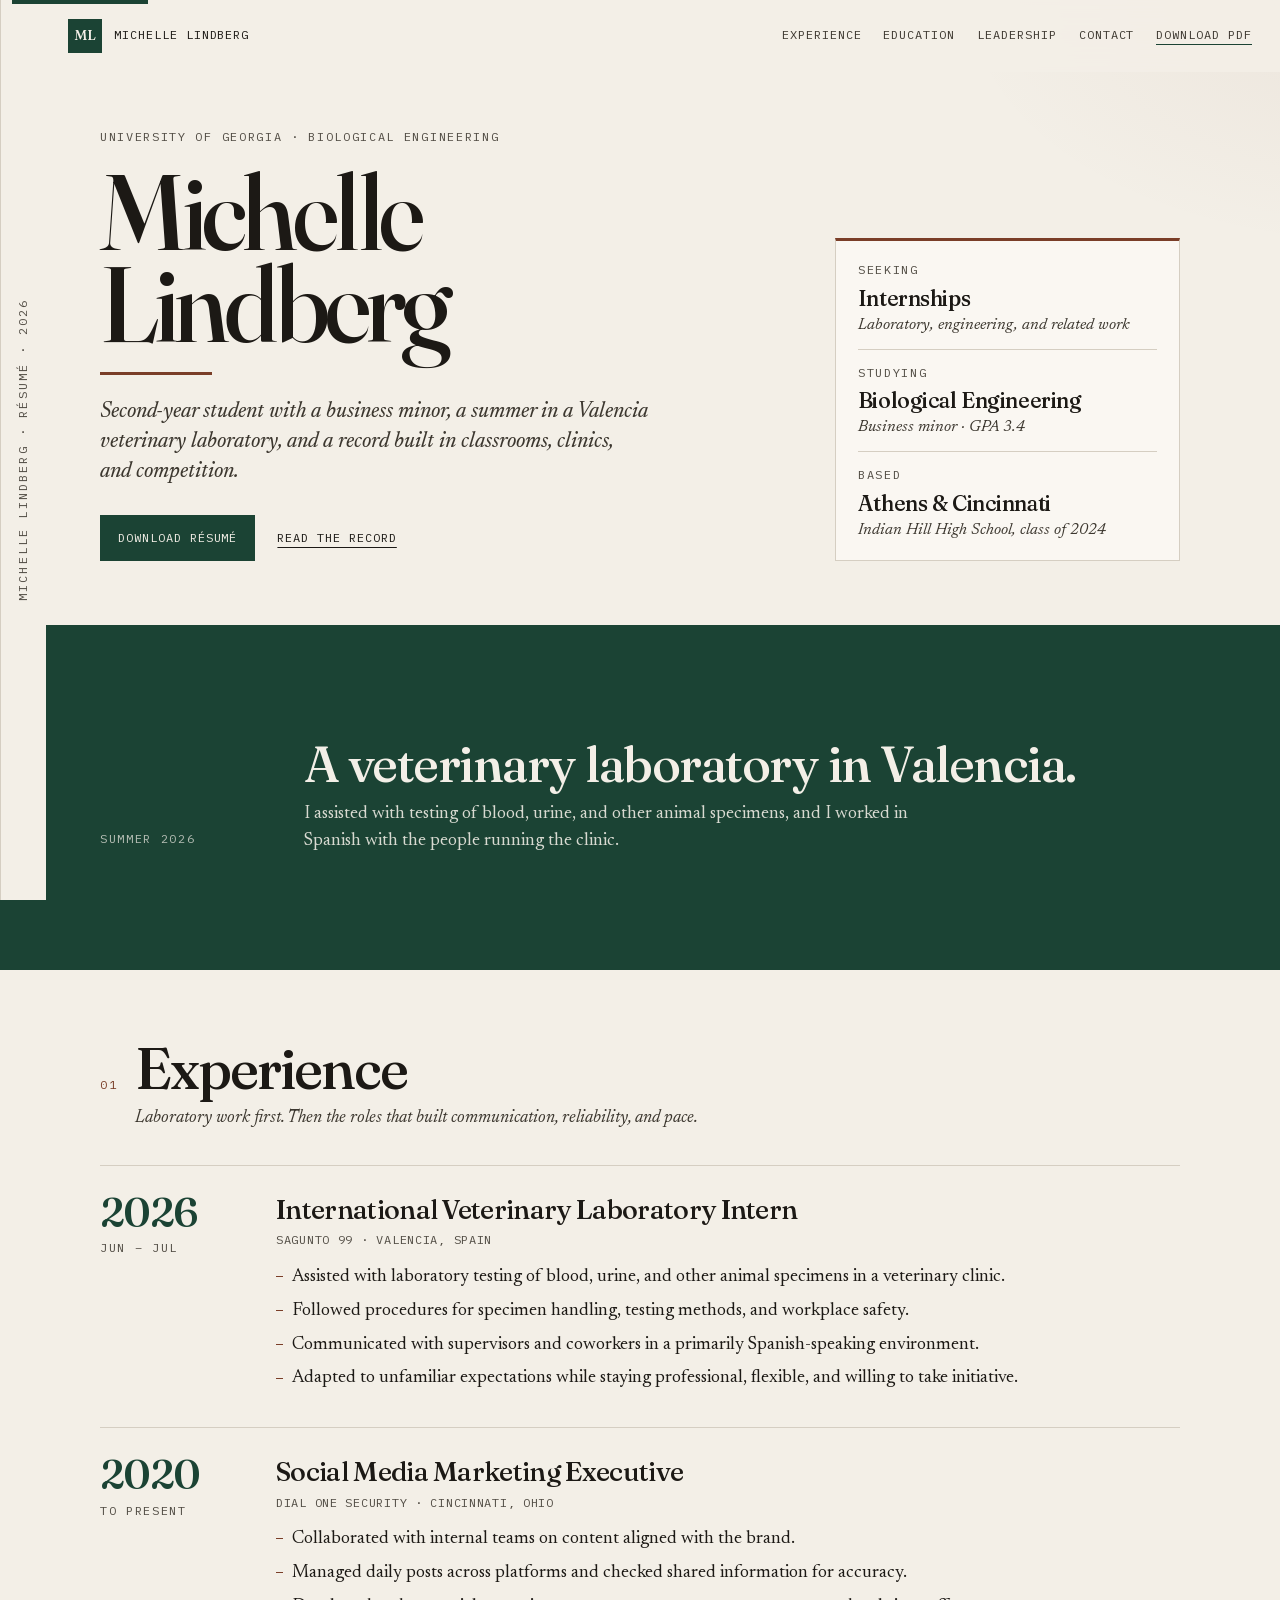
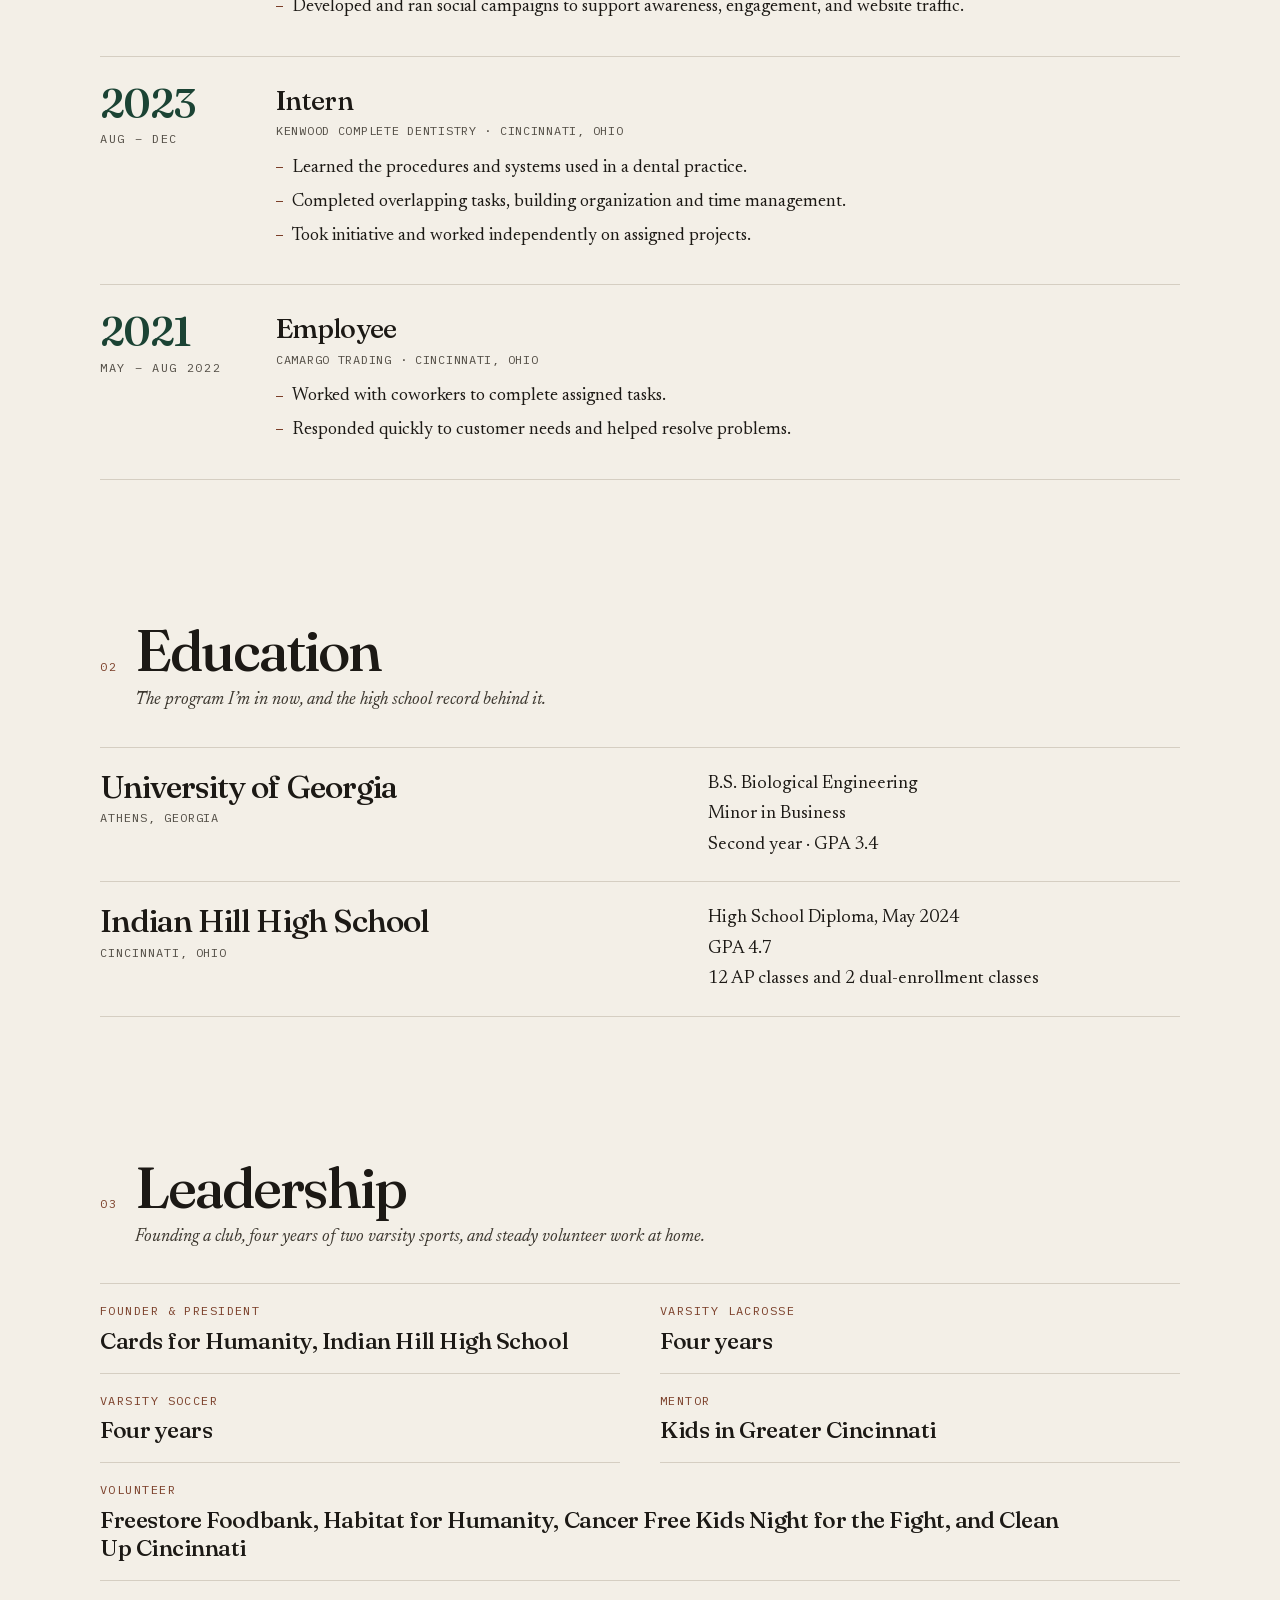
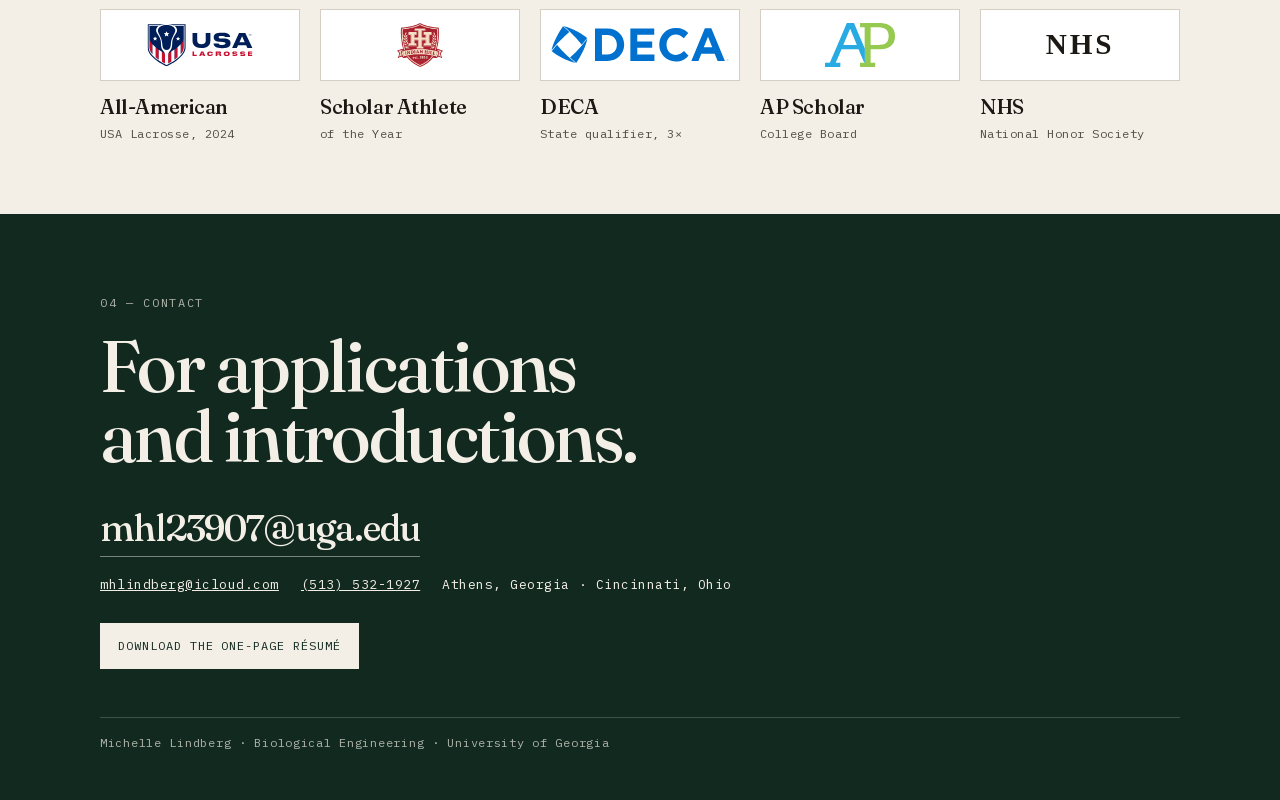
==== site/index.html @ be1dd109 "Keep the honor logos the same size and inside their frames." ====
<!DOCTYPE html>
<html lang="en">
<head>
  <meta charset="utf-8">
  <meta name="viewport" content="width=device-width, initial-scale=1">
  <title>Michelle Lindberg · Biological Engineering</title>
  <meta name="description" content="Public résumé of Michelle Lindberg, a biological engineering student at the University of Georgia with veterinary laboratory experience in Valencia, Spain.">
  <meta name="theme-color" content="#f3efe7">
  <link rel="icon" href="favicon.svg" type="image/svg+xml">
  <link rel="stylesheet" href="css/styles.css">
  <meta property="og:title" content="Michelle Lindberg · Biological Engineering">
  <meta property="og:description" content="University of Georgia. Veterinary laboratory experience in Valencia, a business minor, and a one-page résumé for applications.">
  <meta property="og:type" content="profile">
  <script type="application/ld+json">
  {
    "@context": "https://schema.org",
    "@type": "Person",
    "name": "Michelle Lindberg",
    "email": "mhl23907@uga.edu",
    "telephone": "+1-513-532-1927",
    "jobTitle": "Biological Engineering Student",
    "affiliation": {
      "@type": "CollegeOrUniversity",
      "name": "University of Georgia"
    },
    "alumniOf": {
      "@type": "HighSchool",
      "name": "Indian Hill High School"
    }
  }
  </script>
</head>
<body>
  <a class="skip" href="#content">Skip to content</a>
  <div class="spine" aria-hidden="true">Michelle Lindberg · Résumé · 2026</div>

  <header class="nav">
    <a class="brand" href="#top">
      <span class="mark">ML</span>
      <span class="brand-name">Michelle Lindberg</span>
    </a>
    <button class="nav-toggle" type="button" aria-expanded="false" aria-controls="site-nav">Menu</button>
    <ul class="nav-links" id="site-nav">
      <li><a href="#experience">Experience</a></li>
      <li><a href="#education">Education</a></li>
      <li><a href="#leadership">Leadership</a></li>
      <li><a href="#contact">Contact</a></li>
      <li><a class="nav-pdf" href="Michelle_Lindberg_Resume.pdf" download>Download PDF</a></li>
    </ul>
  </header>

  <main id="content">
    <div class="hero wrap" id="top">
      <div class="hero-grid">
        <div>
          <p class="eyebrow">University of Georgia · Biological Engineering</p>
          <h1>
            <span>Michelle</span>
            <span>Lindberg</span>
          </h1>
          <div class="rule" aria-hidden="true"></div>
          <p class="deck">Second-year student with a business minor, a summer in a Valencia veterinary laboratory, and a record built in classrooms, clinics, and competition.</p>
          <div class="actions">
            <a class="btn" href="Michelle_Lindberg_Resume.pdf" download>Download résumé</a>
            <a class="text-link" href="#experience">Read the record</a>
          </div>
        </div>
        <aside class="glance" aria-label="At a glance">
          <div>
            <span class="label">Seeking</span>
            <p>Internships</p>
            <p class="sub">Laboratory, engineering, and related work</p>
          </div>
          <div>
            <span class="label">Studying</span>
            <p>Biological Engineering</p>
            <p class="sub">Business minor · GPA 3.4</p>
          </div>
          <div>
            <span class="label">Based</span>
            <p>Athens &amp; Cincinnati</p>
            <p class="sub">Indian Hill High School, class of 2024</p>
          </div>
        </aside>
      </div>
    </div>

    <section class="band" aria-label="Recent laboratory work">
      <div class="wrap band-inner">
        <p class="eyebrow">Summer 2026</p>
        <div>
          <h2>A veterinary laboratory in Valencia.</h2>
          <p>I assisted with testing of blood, urine, and other animal specimens, and I worked in Spanish with the people running the clinic.</p>
        </div>
      </div>
    </section>

    <section id="experience">
      <div class="wrap">
        <div class="section-head reveal">
          <span class="num">01</span>
          <h2>Experience</h2>
          <p class="lede">Laboratory work first. Then the roles that built communication, reliability, and pace.</p>
        </div>

        <article class="role reveal" style="--d: 0.04s">
          <div class="when">
            <p class="year">2026</p>
            <span class="range">Jun – Jul</span>
          </div>
          <div>
            <h3>International Veterinary Laboratory Intern</h3>
            <p class="place">Sagunto 99 · Valencia, Spain</p>
            <ul>
              <li>Assisted with laboratory testing of blood, urine, and other animal specimens in a veterinary clinic.</li>
              <li>Followed procedures for specimen handling, testing methods, and workplace safety.</li>
              <li>Communicated with supervisors and coworkers in a primarily Spanish-speaking environment.</li>
              <li>Adapted to unfamiliar expectations while staying professional, flexible, and willing to take initiative.</li>
            </ul>
          </div>
        </article>

        <article class="role reveal" style="--d: 0.08s">
          <div class="when">
            <p class="year">2020</p>
            <span class="range">to present</span>
          </div>
          <div>
            <h3>Social Media Marketing Executive</h3>
            <p class="place">Dial One Security · Cincinnati, Ohio</p>
            <ul>
              <li>Collaborated with internal teams on content aligned with the brand.</li>
              <li>Managed daily posts across platforms and checked shared information for accuracy.</li>
              <li>Developed and ran social campaigns to support awareness, engagement, and website traffic.</li>
            </ul>
          </div>
        </article>

        <article class="role reveal" style="--d: 0.12s">
          <div class="when">
            <p class="year">2023</p>
            <span class="range">Aug – Dec</span>
          </div>
          <div>
            <h3>Intern</h3>
            <p class="place">Kenwood Complete Dentistry · Cincinnati, Ohio</p>
            <ul>
              <li>Learned the procedures and systems used in a dental practice.</li>
              <li>Completed overlapping tasks, building organization and time management.</li>
              <li>Took initiative and worked independently on assigned projects.</li>
            </ul>
          </div>
        </article>

        <article class="role reveal" style="--d: 0.16s">
          <div class="when">
            <p class="year">2021</p>
            <span class="range">May – Aug 2022</span>
          </div>
          <div>
            <h3>Employee</h3>
            <p class="place">Camargo Trading · Cincinnati, Ohio</p>
            <ul>
              <li>Worked with coworkers to complete assigned tasks.</li>
              <li>Responded quickly to customer needs and helped resolve problems.</li>
            </ul>
          </div>
        </article>
      </div>
    </section>

    <section id="education">
      <div class="wrap">
        <div class="section-head reveal">
          <span class="num">02</span>
          <h2>Education</h2>
          <p class="lede">The program I’m in now, and the high school record behind it.</p>
        </div>
        <div class="schools">
          <article class="school reveal">
            <div>
              <h3>University of Georgia</h3>
              <p class="where">Athens, Georgia</p>
            </div>
            <div class="school-meta">
              <p>B.S. Biological Engineering</p>
              <p>Minor in Business</p>
              <p>Second year · GPA 3.4</p>
            </div>
          </article>
          <article class="school reveal" style="--d: 0.06s">
            <div>
              <h3>Indian Hill High School</h3>
              <p class="where">Cincinnati, Ohio</p>
            </div>
            <div class="school-meta">
              <p>High School Diploma, May 2024</p>
              <p>GPA 4.7</p>
              <p>12 AP classes and 2 dual-enrollment classes</p>
            </div>
          </article>
        </div>
      </div>
    </section>

    <section id="leadership">
      <div class="wrap">
        <div class="section-head reveal">
          <span class="num">03</span>
          <h2>Leadership</h2>
          <p class="lede">Founding a club, four years of two varsity sports, and steady volunteer work at home.</p>
        </div>
        <ul class="service">
          <li class="reveal">
            <span>Founder &amp; President</span>
            <p>Cards for Humanity, Indian Hill High School</p>
          </li>
          <li class="reveal" style="--d: 0.04s">
            <span>Varsity Lacrosse</span>
            <p>Four years</p>
          </li>
          <li class="reveal" style="--d: 0.08s">
            <span>Varsity Soccer</span>
            <p>Four years</p>
          </li>
          <li class="reveal" style="--d: 0.12s">
            <span>Mentor</span>
            <p>Kids in Greater Cincinnati</p>
          </li>
          <li class="reveal" style="--d: 0.16s">
            <span>Volunteer</span>
            <p>Freestore Foodbank, Habitat for Humanity, Cancer Free Kids Night for the Fight, and Clean Up Cincinnati</p>
          </li>
        </ul>
        <ul class="honors">
          <li class="reveal">
            <a href="https://www.usalacrosse.com/magazine/high-school/girls/usa-lacrosse-announces-2024-high-school-girls-all-americans" target="_blank" rel="noreferrer noopener">
              <span class="mark"><img src="logos/usa-lacrosse.svg" alt="USA Lacrosse"></span>
              <strong>All-American</strong>
              <span>USA Lacrosse, 2024</span>
            </a>
          </li>
          <li class="reveal" style="--d: 0.04s">
            <a href="https://www.indianhillschools.org/" target="_blank" rel="noreferrer noopener">
              <span class="mark"><img src="logos/indian-hill.png" alt="Indian Hill"></span>
              <strong>Scholar Athlete</strong>
              <span>of the Year</span>
            </a>
          </li>
          <li class="reveal" style="--d: 0.08s">
            <a href="https://www.deca.org/" target="_blank" rel="noreferrer noopener">
              <span class="mark"><img src="logos/deca.svg" alt="DECA"></span>
              <strong>DECA</strong>
              <span>State qualifier, 3×</span>
            </a>
          </li>
          <li class="reveal" style="--d: 0.12s">
            <a href="https://apstudents.collegeboard.org/awards-recognitions/ap-scholar-award" target="_blank" rel="noreferrer noopener">
              <span class="mark"><img src="logos/ap.svg" alt="Advanced Placement"></span>
              <strong>AP Scholar</strong>
              <span>College Board</span>
            </a>
          </li>
          <li class="reveal" style="--d: 0.16s">
            <a href="https://www.nationalhonorsociety.org/" target="_blank" rel="noreferrer noopener">
              <span class="mark"><img src="logos/nhs.svg" alt="National Honor Society"></span>
              <strong>NHS</strong>
              <span>National Honor Society</span>
            </a>
          </li>
        </ul>
      </div>
    </section>
  </main>

  <footer class="close" id="contact">
    <div class="wrap">
      <p class="eyebrow">04 — Contact</p>
      <h2>For applications and introductions.</h2>
      <a class="mail" href="mailto:mhl23907@uga.edu">mhl23907@uga.edu</a>
      <ul class="contact-lines">
        <li><a href="mailto:mhlindberg@icloud.com">mhlindberg@icloud.com</a></li>
        <li><a href="tel:+15135321927">(513) 532-1927</a></li>
        <li>Athens, Georgia · Cincinnati, Ohio</li>
      </ul>
      <a class="btn btn-light" href="Michelle_Lindberg_Resume.pdf" download>Download the one-page résumé</a>
      <p class="foot">Michelle Lindberg · Biological Engineering · University of Georgia</p>
    </div>
  </footer>

  <script src="js/main.js"></script>
</body>
</html>
---- site/css/styles.css ----
@import "fonts.css";

:root {
  --paper: #f3efe7;
  --paper-raised: #faf7f2;
  --ink: #1c1915;
  --ink-soft: #3c372f;
  --muted: #514c44;
  --line: #d5cec2;
  --green: #1b4334;
  --green-deep: #12291f;
  --copper: #7a3e28;
  --focus: #1b4334;
}

* { box-sizing: border-box; }

html { scroll-behavior: smooth; }

body {
  margin: 0;
  color: var(--ink);
  background-color: var(--paper);
  background-image:
    radial-gradient(1100px 560px at 8% -8%, rgba(27, 67, 52, 0.07), transparent 58%),
    radial-gradient(820px 480px at 108% 0%, rgba(122, 62, 40, 0.06), transparent 52%);
  font-family: Newsreader, "Iowan Old Style", Palatino, "Palatino Linotype", serif;
  font-size: 1.125rem;
  line-height: 1.55;
  text-rendering: optimizeLegibility;
}

body.menu-open { overflow: hidden; }

::selection {
  background: var(--green);
  color: var(--paper);
}

:focus-visible {
  outline: 2px solid var(--focus);
  outline-offset: 3px;
}

a { color: inherit; }

p { text-wrap: pretty; }

h1, h2, h3 { text-wrap: balance; }

.skip {
  position: absolute;
  left: 12px;
  top: -40px;
  background: var(--green);
  color: var(--paper);
  padding: 8px 12px;
  z-index: 40;
}

.skip:focus { top: 12px; }

.spine {
  position: fixed;
  inset: 0 auto 0 0;
  z-index: 30;
  width: 46px;
  display: flex;
  align-items: center;
  justify-content: center;
  writing-mode: vertical-rl;
  transform: rotate(180deg);
  border-right: 1px solid var(--line);
  background: var(--paper);
  color: var(--muted);
  font-family: "IBM Plex Mono", ui-monospace, monospace;
  font-size: 12px;
  letter-spacing: 0.18em;
  text-transform: uppercase;
}

.nav {
  position: sticky;
  top: 0;
  z-index: 25;
  display: flex;
  align-items: center;
  justify-content: space-between;
  gap: 20px;
  height: 72px;
  padding: 0 28px 0 68px;
  background: rgba(243, 239, 231, 0.9);
  backdrop-filter: blur(14px);
  border-bottom: 1px solid transparent;
}

.nav.is-scrolled { border-bottom-color: var(--line); }

.brand {
  display: inline-flex;
  align-items: center;
  gap: 12px;
  text-decoration: none;
  color: var(--ink);
}

.mark {
  display: grid;
  place-items: center;
  width: 34px;
  height: 34px;
  background: var(--green);
  color: var(--paper);
  font-family: Fraunces, Georgia, serif;
  font-size: 14px;
  font-weight: 500;
  letter-spacing: -0.03em;
}

.brand-name {
  font-family: "IBM Plex Mono", ui-monospace, monospace;
  font-size: 12px;
  letter-spacing: 0.08em;
  text-transform: uppercase;
}

.nav-links {
  display: flex;
  align-items: center;
  gap: 22px;
  margin: 0;
  padding: 0;
  list-style: none;
}

.nav-links a {
  text-decoration: none;
  font-family: "IBM Plex Mono", ui-monospace, monospace;
  font-size: 12px;
  letter-spacing: 0.08em;
  text-transform: uppercase;
  color: var(--ink-soft);
}

.nav-links a:hover,
.nav-links a[aria-current="true"] {
  color: var(--green);
}

.nav-pdf {
  text-decoration: none;
  border-bottom: 1px solid var(--green);
  padding-bottom: 2px;
  color: var(--green);
}

.nav-toggle {
  display: none;
  align-items: center;
  justify-content: center;
  min-width: 44px;
  min-height: 44px;
  padding: 0 12px;
  border: 1px solid var(--line);
  background: transparent;
  color: var(--ink);
  font-family: "IBM Plex Mono", ui-monospace, monospace;
  font-size: 12px;
  letter-spacing: 0.08em;
  text-transform: uppercase;
  cursor: pointer;
}

.wrap {
  width: min(1080px, calc(100% - 120px));
  margin: 0 auto;
}

.hero { padding: 56px 0 28px; }

.hero-grid {
  display: grid;
  grid-template-columns: minmax(0, 1.45fr) minmax(250px, 0.72fr);
  gap: 48px 40px;
  align-items: end;
}

.eyebrow,
.num,
.range,
.glance .label,
.service span,
.honors span,
.when .range {
  font-family: "IBM Plex Mono", ui-monospace, monospace;
  font-size: 12px;
  letter-spacing: 0.14em;
  text-transform: uppercase;
  color: var(--muted);
}

.eyebrow { margin: 0 0 18px; }

h1 {
  margin: 0;
  font-family: Fraunces, Georgia, serif;
  font-weight: 500;
  font-size: clamp(4.4rem, 8.4vw, 7.4rem);
  line-height: 0.86;
  letter-spacing: -0.045em;
}

h1 span { display: block; }

.rule {
  width: 112px;
  height: 3px;
  margin: 22px 0 0;
  background: var(--copper);
}

.deck {
  max-width: 38rem;
  margin: 22px 0 0;
  font-size: 1.35rem;
  font-style: italic;
  font-weight: 450;
  line-height: 1.4;
  color: var(--ink-soft);
}

.actions {
  display: flex;
  flex-wrap: wrap;
  align-items: center;
  gap: 22px;
  margin-top: 28px;
}

.btn {
  display: inline-flex;
  align-items: center;
  justify-content: center;
  min-height: 46px;
  padding: 0 18px;
  background: var(--green);
  color: var(--paper);
  text-decoration: none;
  font-family: "IBM Plex Mono", ui-monospace, monospace;
  font-size: 12px;
  letter-spacing: 0.08em;
  text-transform: uppercase;
}

.btn:hover { background: var(--green-deep); }

.btn-light {
  background: var(--paper);
  color: var(--green-deep);
}

.btn-light:hover { background: #fff; }

.text-link {
  font-family: "IBM Plex Mono", ui-monospace, monospace;
  font-size: 12px;
  letter-spacing: 0.08em;
  text-transform: uppercase;
  color: var(--ink);
  text-underline-offset: 5px;
}

.glance {
  background: var(--paper-raised);
  border: 1px solid var(--line);
  border-top: 3px solid var(--copper);
  padding: 6px 22px;
}

.glance div {
  padding: 14px 0;
  border-bottom: 1px solid var(--line);
}

.glance div:last-child { border-bottom: 0; }

.glance .label { display: block; margin-bottom: 6px; }

.glance p {
  margin: 0;
  font-family: Fraunces, Georgia, serif;
  font-size: 1.35rem;
  font-weight: 500;
  line-height: 1.2;
  letter-spacing: -0.02em;
}

.glance .sub {
  margin-top: 4px;
  font-family: Newsreader, serif;
  font-size: 1rem;
  font-weight: 400;
  font-style: italic;
  letter-spacing: 0;
  color: var(--ink-soft);
}

.band {
  margin-top: 36px;
  background: var(--green);
  color: var(--paper);
}

.band-inner {
  display: grid;
  grid-template-columns: 180px 1fr;
  gap: 24px;
  align-items: end;
  padding: 42px 0;
}

.band .eyebrow { color: rgba(243, 239, 231, 0.72); margin-bottom: 8px; }

.band h2 {
  margin: 0;
  font-family: Fraunces, Georgia, serif;
  font-weight: 500;
  font-size: clamp(2rem, 4vw, 3.15rem);
  line-height: 1.02;
  letter-spacing: -0.03em;
}

.band p { margin: 10px 0 0; max-width: 40rem; color: rgba(243, 239, 231, 0.88); }

section { padding: 72px 0; }

#experience,
#education,
#leadership,
#contact {
  scroll-margin-top: 72px;
}

.section-head {
  display: grid;
  grid-template-columns: auto 1fr;
  gap: 8px 18px;
  align-items: baseline;
  margin-bottom: 32px;
}

.section-head .num { color: var(--copper); padding-top: 8px; }

.section-head h2 {
  margin: 0;
  font-family: Fraunces, Georgia, serif;
  font-weight: 500;
  font-size: clamp(2.4rem, 5vw, 3.6rem);
  line-height: 0.95;
  letter-spacing: -0.035em;
}

.lede {
  grid-column: 2;
  max-width: 38rem;
  margin: 0;
  color: var(--ink-soft);
  font-style: italic;
}

.role {
  display: grid;
  grid-template-columns: 148px 1fr;
  gap: 20px 28px;
  padding: 28px 0;
  border-top: 1px solid var(--line);
}

.role:last-child { border-bottom: 1px solid var(--line); }

.year {
  margin: 0;
  font-family: Fraunces, Georgia, serif;
  font-weight: 500;
  font-size: 2.6rem;
  line-height: 0.9;
  letter-spacing: -0.04em;
  color: var(--green);
}

.range { display: block; margin-top: 8px; letter-spacing: 0.08em; }

.role h3 {
  margin: 0;
  font-family: Fraunces, Georgia, serif;
  font-weight: 500;
  font-size: 1.7rem;
  letter-spacing: -0.025em;
  line-height: 1.15;
}

.place {
  margin: 6px 0 0;
  color: var(--muted);
  font-family: "IBM Plex Mono", ui-monospace, monospace;
  font-size: 12px;
  letter-spacing: 0.06em;
  text-transform: uppercase;
}

.role ul {
  margin: 14px 0 0;
  padding: 0;
  list-style: none;
}

.role li {
  position: relative;
  padding-left: 16px;
  margin: 0 0 6px;
}

.role li::before {
  content: "";
  position: absolute;
  left: 0;
  top: 0.68em;
  width: 7px;
  height: 1px;
  background: var(--copper);
}

.schools { border-top: 1px solid var(--line); }

.school {
  display: grid;
  grid-template-columns: 1.1fr 0.9fr;
  gap: 18px 32px;
  padding: 22px 0;
  border-bottom: 1px solid var(--line);
}

.school h3 {
  margin: 0;
  font-family: Fraunces, Georgia, serif;
  font-weight: 500;
  font-size: 2rem;
  letter-spacing: -0.03em;
  line-height: 1.05;
}

.school .where {
  margin: 6px 0 0;
  color: var(--muted);
  font-family: "IBM Plex Mono", ui-monospace, monospace;
  font-size: 12px;
  letter-spacing: 0.08em;
  text-transform: uppercase;
}

.school-meta p {
  margin: 0;
  font-size: 1.15rem;
}

.school-meta p + p { margin-top: 2px; }

.service {
  display: grid;
  grid-template-columns: 1fr 1fr;
  gap: 0 40px;
  margin: 0;
  padding: 0;
  list-style: none;
  border-top: 1px solid var(--line);
}

.service li {
  padding: 18px 0;
  border-bottom: 1px solid var(--line);
}

.service li:last-child { grid-column: 1 / -1; }

.service span { display: block; margin-bottom: 6px; color: var(--copper); letter-spacing: 0.12em; }

.service p {
  margin: 0;
  font-family: Fraunces, Georgia, serif;
  font-size: 1.45rem;
  font-weight: 500;
  line-height: 1.2;
  letter-spacing: -0.02em;
}

.honors {
  display: grid;
  grid-template-columns: repeat(5, minmax(0, 1fr));
  gap: 20px;
  margin: 28px 0 0;
  padding: 0;
  list-style: none;
  overflow: hidden;
}

.honors li {
  min-width: 0;
  padding: 0;
}

.honors a {
  display: block;
  min-width: 0;
  color: inherit;
  text-decoration: none;
}

.honors .mark {
  display: grid;
  place-items: center;
  width: 100%;
  height: 72px;
  margin: 0 0 14px;
  padding: 8px 10px;
  overflow: hidden;
  background: #fff;
  border: 1px solid var(--line);
}

.honors .mark img {
  display: block;
  width: 100%;
  height: 44px;
  max-width: 100%;
  max-height: 44px;
  object-fit: contain;
  object-position: center;
}

.honors a:hover .mark,
.honors a:focus-visible .mark {
  border-color: var(--green);
}

.honors strong {
  display: block;
  font-family: Fraunces, Georgia, serif;
  font-weight: 500;
  font-size: 1.28rem;
  line-height: 1.15;
  letter-spacing: -0.02em;
}

.honors span {
  display: block;
  margin-top: 8px;
  letter-spacing: 0.04em;
  text-transform: none;
  line-height: 1.35;
  text-wrap: balance;
}

.close {
  background: var(--green-deep);
  color: var(--paper);
  padding: 80px 0 36px;
}

.close .eyebrow { color: rgba(243, 239, 231, 0.7); }

.close h2 {
  margin: 0;
  max-width: 14ch;
  font-family: Fraunces, Georgia, serif;
  font-weight: 500;
  font-size: clamp(2.8rem, 6vw, 4.6rem);
  line-height: 0.95;
  letter-spacing: -0.035em;
}

.mail {
  display: inline-block;
  margin-top: 28px;
  color: var(--paper);
  font-family: Fraunces, Georgia, serif;
  font-size: clamp(1.6rem, 3vw, 2.3rem);
  font-weight: 500;
  letter-spacing: -0.03em;
  text-decoration: none;
  border-bottom: 1px solid rgba(243, 239, 231, 0.45);
}

.mail:hover { border-bottom-color: var(--paper); }

.contact-lines {
  display: flex;
  flex-wrap: wrap;
  gap: 8px 22px;
  margin: 18px 0 28px;
  padding: 0;
  list-style: none;
  font-family: "IBM Plex Mono", ui-monospace, monospace;
  font-size: 13px;
  letter-spacing: 0.04em;
}

.contact-lines a { color: var(--paper); }

.foot {
  margin-top: 48px;
  padding-top: 16px;
  border-top: 1px solid rgba(243, 239, 231, 0.2);
  color: rgba(243, 239, 231, 0.7);
  font-family: "IBM Plex Mono", ui-monospace, monospace;
  font-size: 12px;
  letter-spacing: 0.06em;
}

.reveal {
  opacity: 0;
  transform: translateY(16px);
  transition: opacity 0.7s ease, transform 0.7s cubic-bezier(0.16, 1, 0.3, 1);
}

.reveal.is-in {
  opacity: 1;
  transform: none;
  transition-delay: var(--d, 0s);
}

@keyframes rise {
  from { opacity: 0; transform: translateY(16px); }
  to { opacity: 1; transform: none; }
}

.hero .eyebrow,
.hero h1 span,
.hero .rule,
.hero .deck,
.hero .actions,
.glance {
  animation: rise 0.9s cubic-bezier(0.16, 1, 0.3, 1) both;
}

.hero h1 span:nth-child(2) { animation-delay: 0.08s; }
.hero .rule { animation-delay: 0.14s; }
.hero .deck { animation-delay: 0.18s; }
.hero .actions { animation-delay: 0.26s; }
.glance { animation-delay: 0.2s; }

@media (max-width: 980px) {
  .honors { grid-template-columns: repeat(2, minmax(0, 1fr)); }
  .band-inner { grid-template-columns: 1fr; gap: 8px; }
}

@media (max-width: 800px) {
  .spine { display: none; }

  .nav { padding: 0 16px; }

  .brand-name { display: none; }

  .nav-toggle { display: inline-flex; }

  .nav-links {
    display: none;
    position: absolute;
    top: 72px;
    left: 0;
    right: 0;
    flex-direction: column;
    align-items: flex-start;
    gap: 4px;
    padding: 8px 16px 18px;
    background: var(--paper);
    border-bottom: 1px solid var(--line);
    box-shadow: 0 16px 30px rgba(28, 25, 21, 0.06);
  }

  .nav-links.is-open { display: flex; }

  .nav-links a {
    display: flex;
    align-items: center;
    min-height: 44px;
  }

  .wrap { width: min(1080px, calc(100% - 40px)); }

  .hero { padding-top: 28px; }

  .hero-grid,
  .role,
  .school,
  .service {
    grid-template-columns: 1fr;
  }

  .section-head { grid-template-columns: 1fr; }
  .lede { grid-column: 1; }

  h1 { font-size: clamp(3.5rem, 16vw, 5.2rem); }

  section { padding: 52px 0; }

  .year { font-size: 2.2rem; }
}

@media (prefers-reduced-motion: reduce) {
  html { scroll-behavior: auto; }

  .reveal,
  .hero .eyebrow,
  .hero h1 span,
  .hero .rule,
  .hero .deck,
  .hero .actions,
  .glance {
    animation: none;
    opacity: 1;
    transform: none;
    transition: none;
  }
}
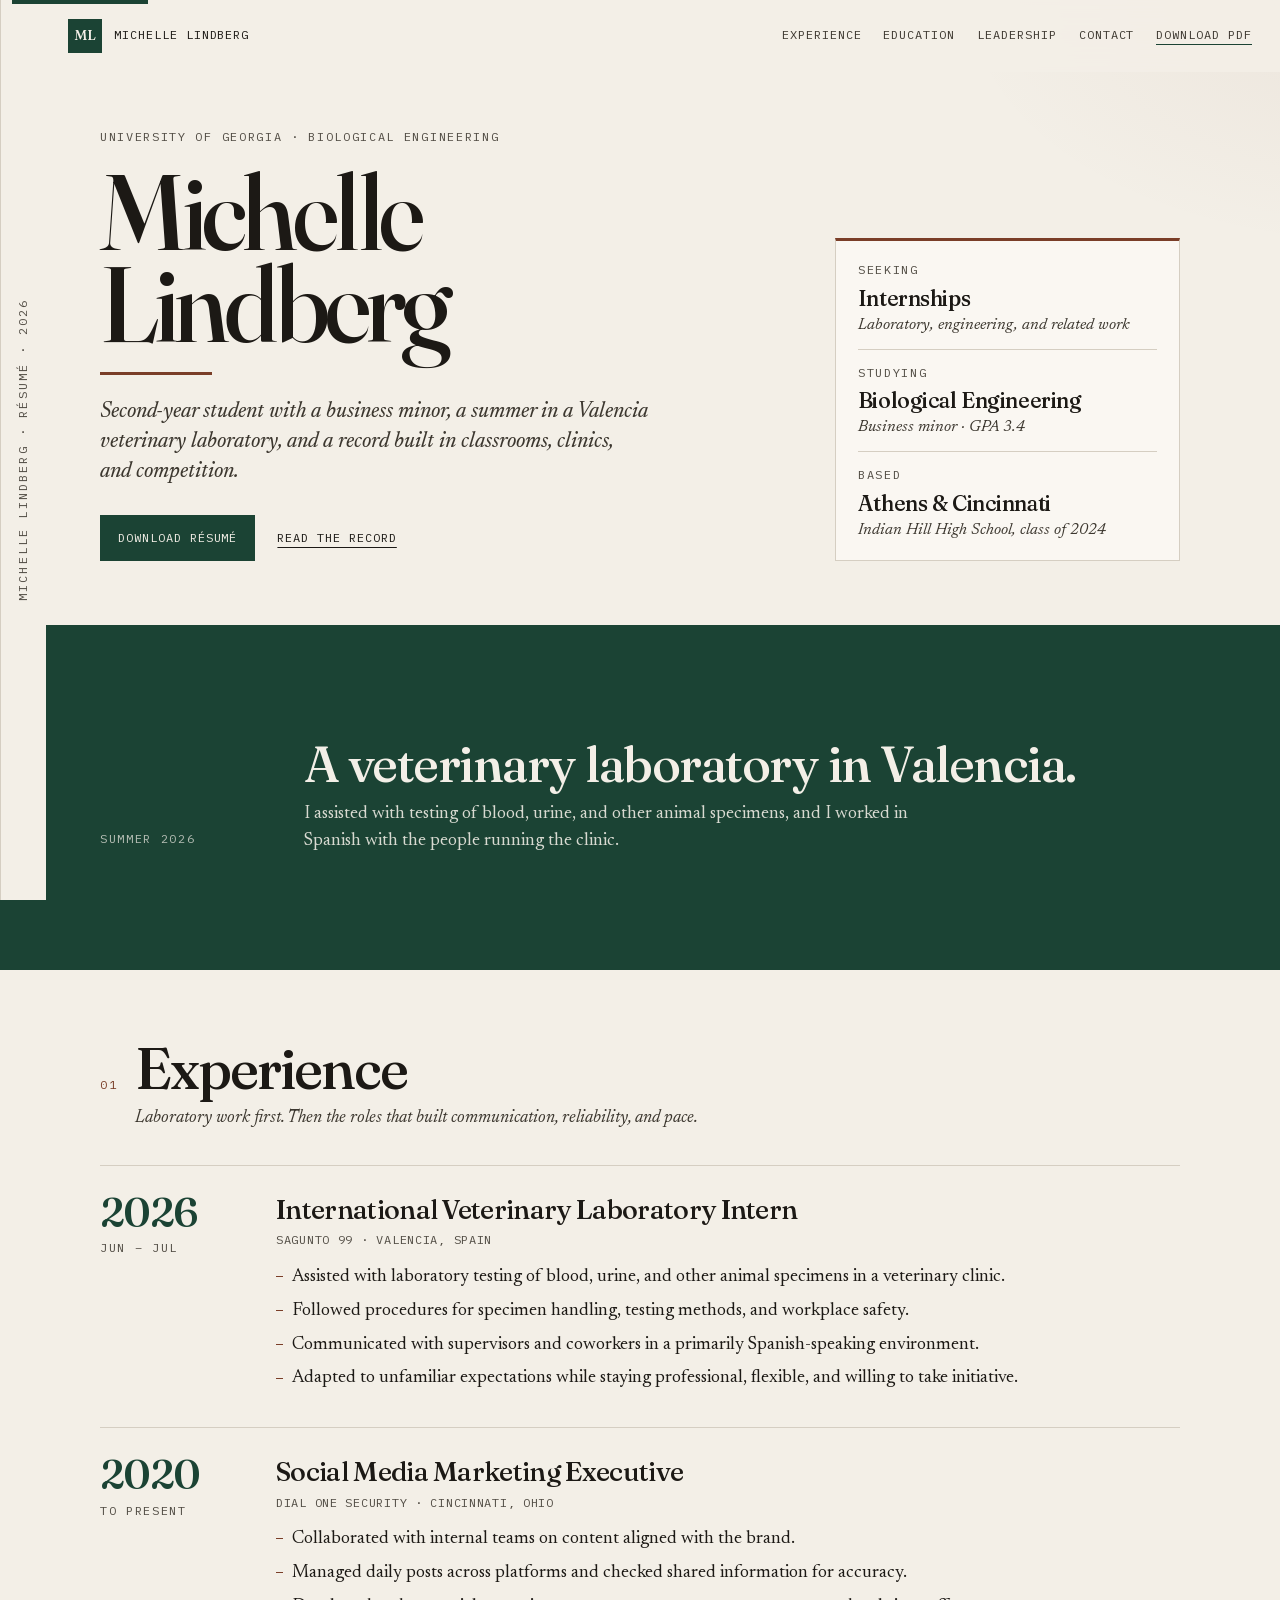
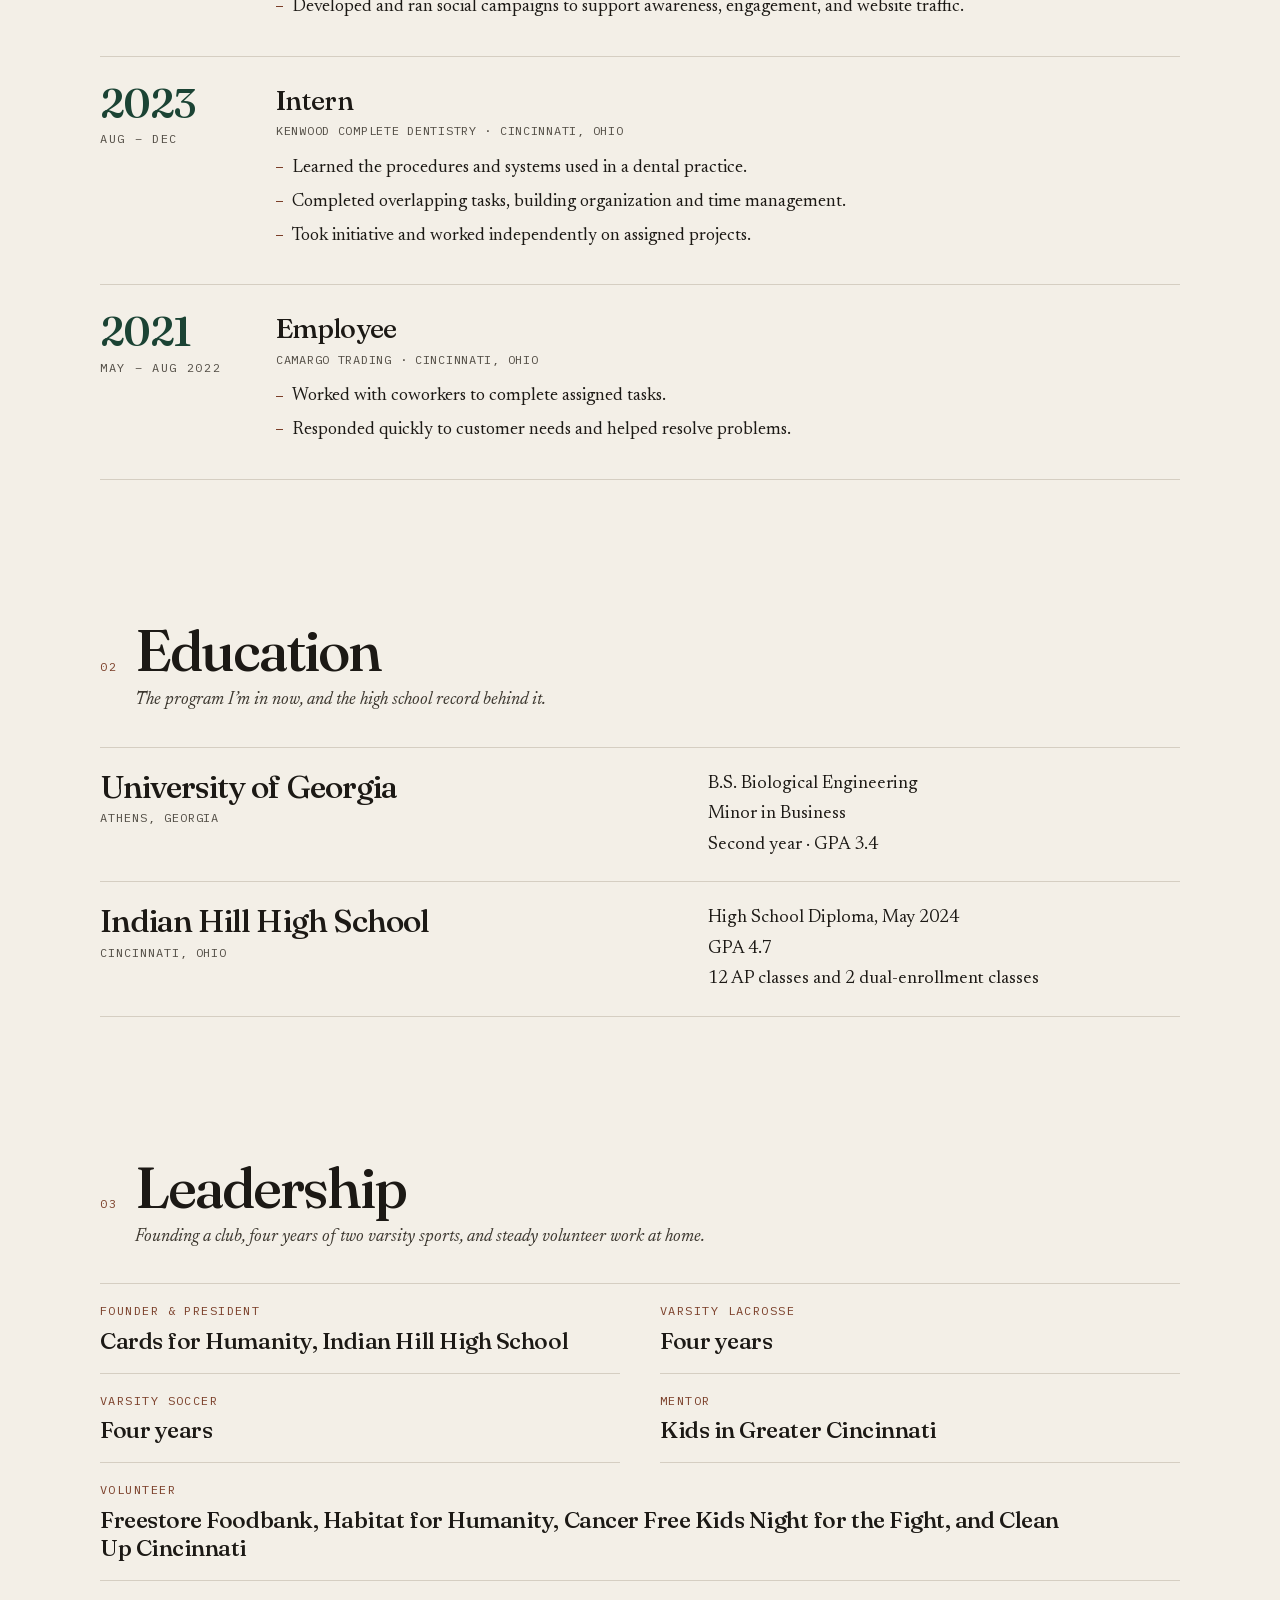
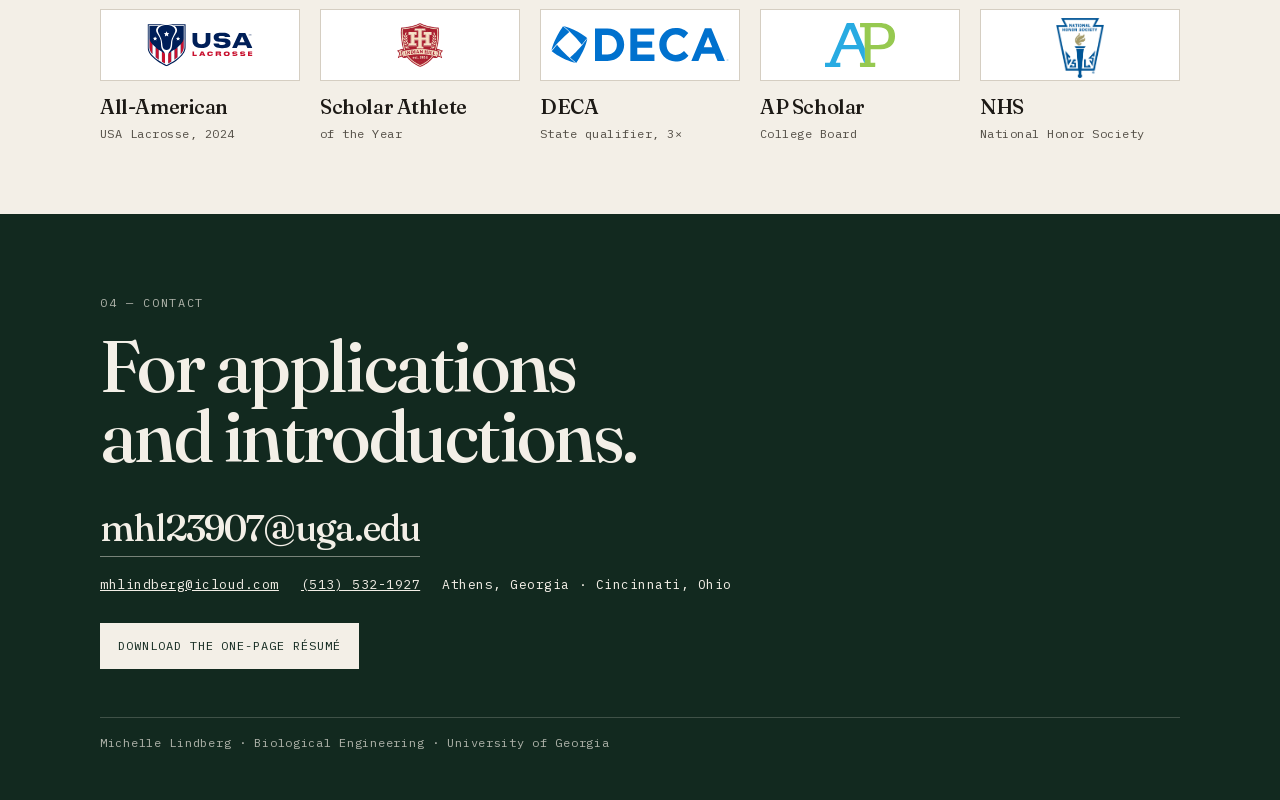
==== commit 9e832d4e: "Use the official National Honor Society emblem. Co-authored-by: Cursor <cursoragent@cursor.com>" ====
--- a/site/index.html
+++ b/site/index.html
@@ -263,7 +263,7 @@
           </li>
           <li class="reveal" style="--d: 0.16s">
             <a href="https://www.nationalhonorsociety.org/" target="_blank" rel="noreferrer noopener">
-              <span class="mark"><img src="logos/nhs.svg" alt="National Honor Society"></span>
+              <span class="mark"><img class="portrait" src="logos/nhs.png" alt="National Honor Society"></span>
               <strong>NHS</strong>
               <span>National Honor Society</span>
             </a>
--- a/site/css/styles.css
+++ b/site/css/styles.css
@@ -535,6 +535,12 @@
   max-height: 44px;
   object-fit: contain;
   object-position: center;
+}
+
+.honors .mark img.portrait {
+  width: auto;
+  height: 60px;
+  max-height: 60px;
 }
 
 .honors a:hover .mark,
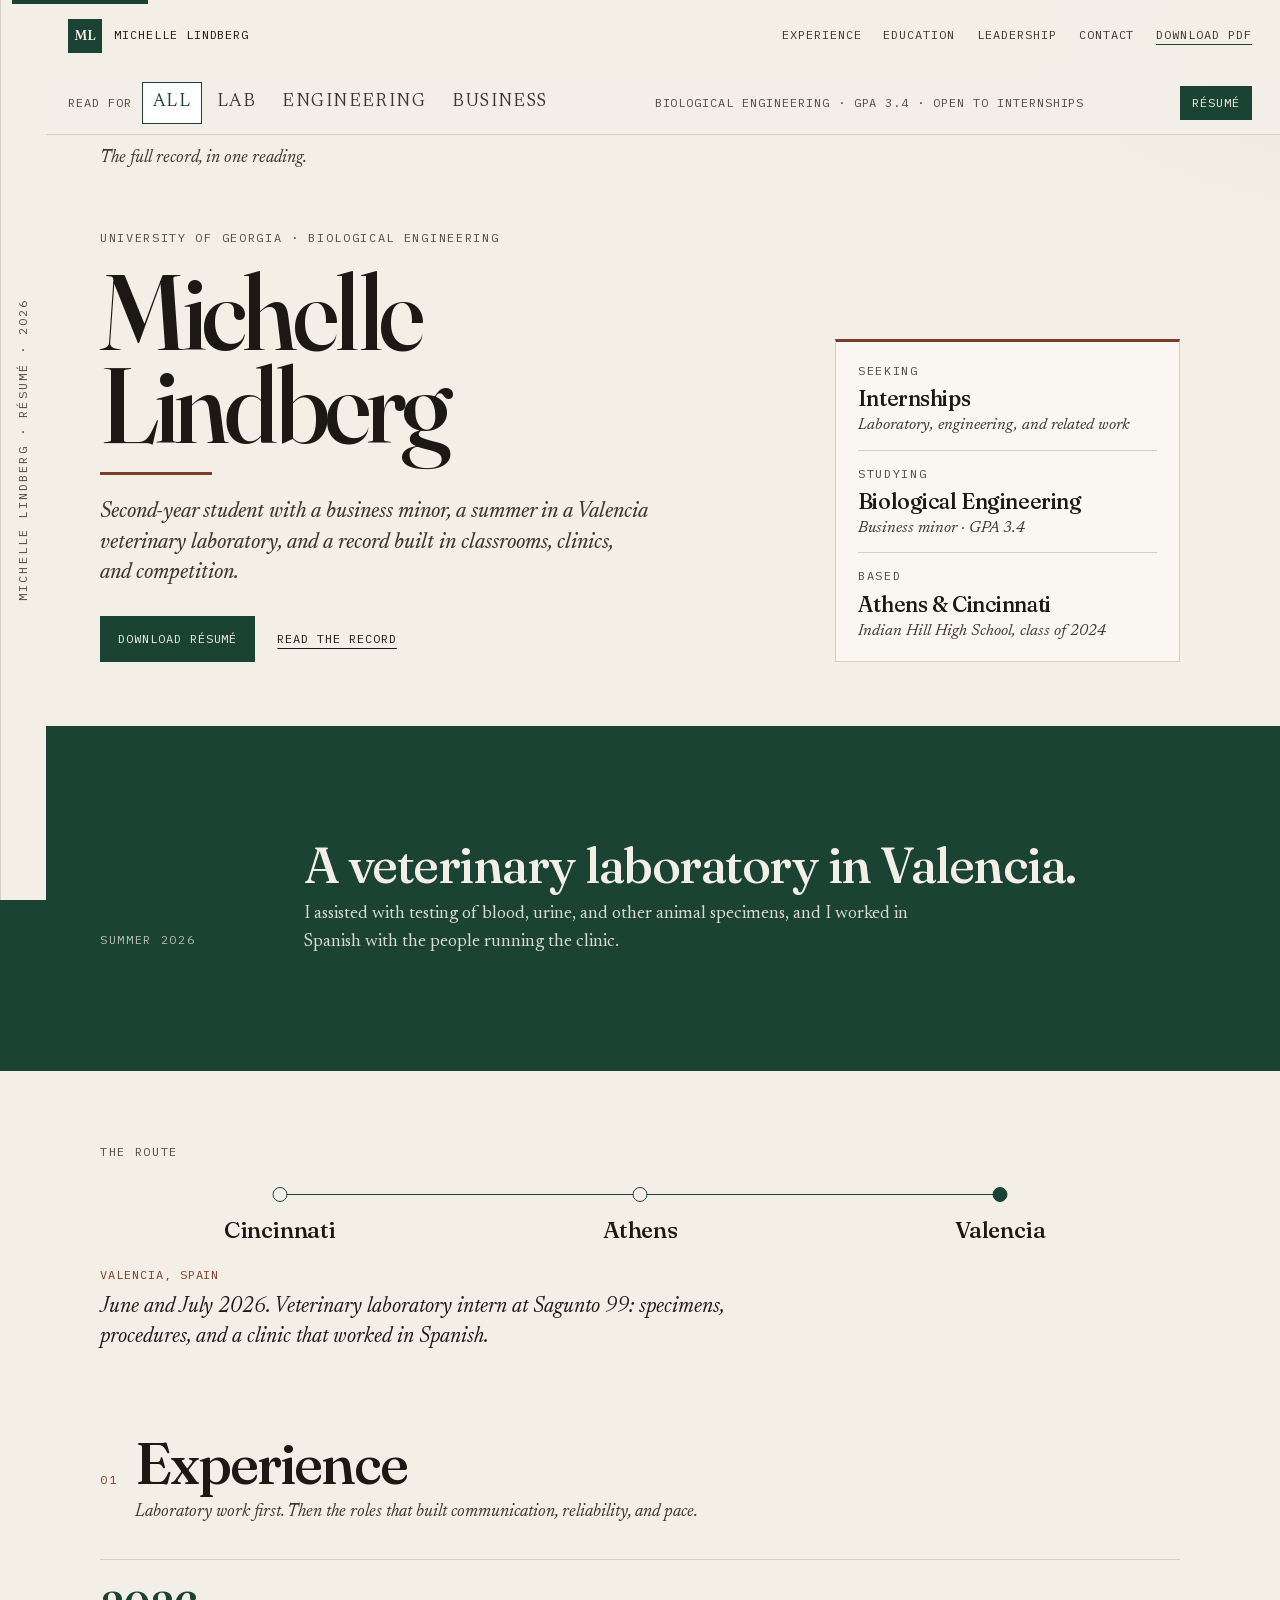
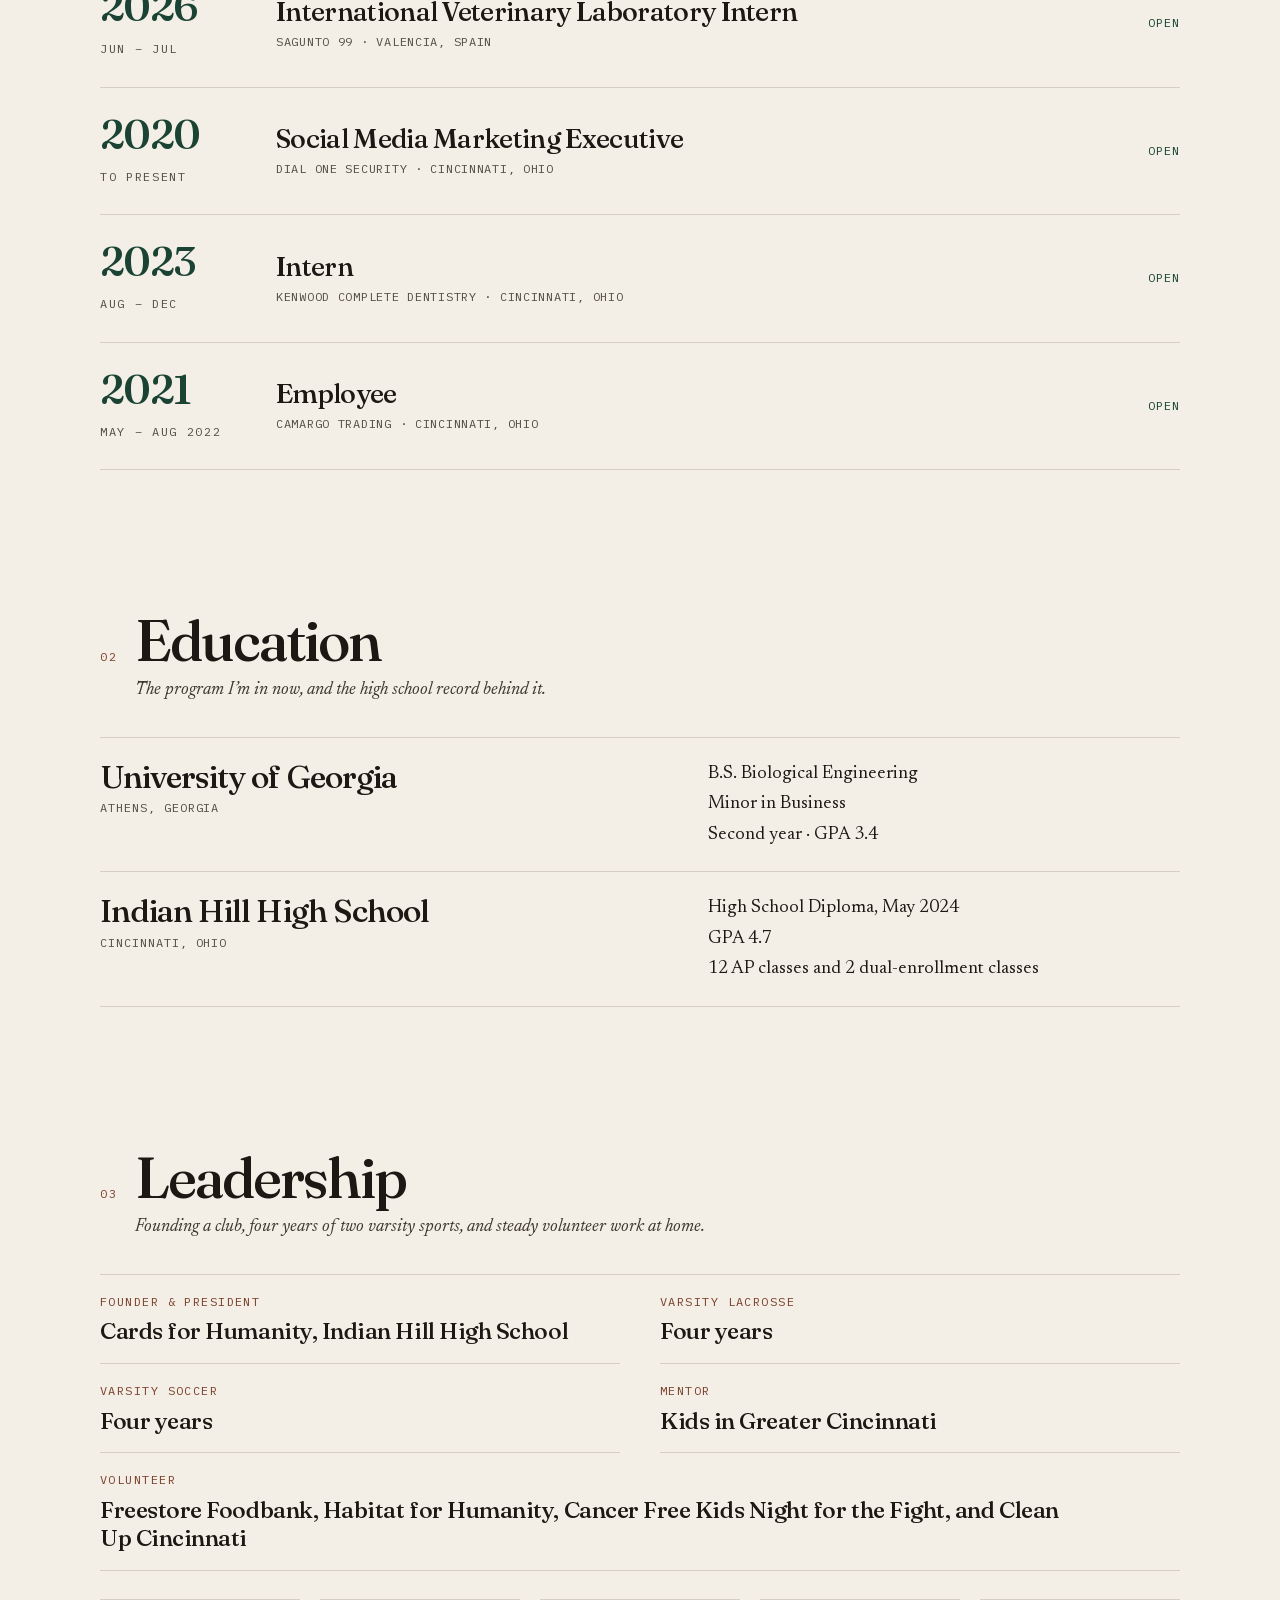
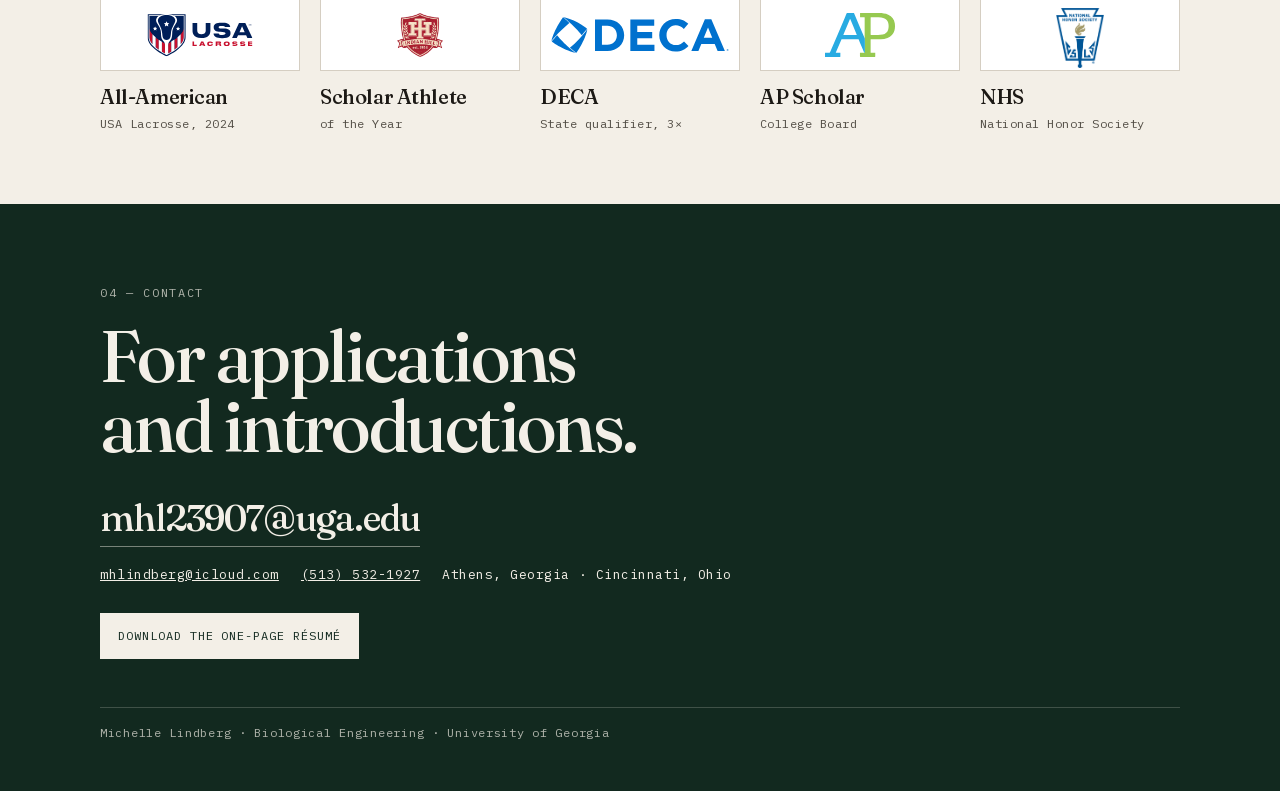
==== commit 907df7bf: "Let recruiters read the résumé by lens, role, and place. Co-authored-by: Cursor <cursoragent@cursor." ====
--- a/site/index.html
+++ b/site/index.html
@@ -8,6 +8,7 @@
   <meta name="theme-color" content="#f3efe7">
   <link rel="icon" href="favicon.svg" type="image/svg+xml">
   <link rel="stylesheet" href="css/styles.css">
+  <script>document.documentElement.classList.add("js")</script>
   <meta property="og:title" content="Michelle Lindberg · Biological Engineering">
   <meta property="og:description" content="University of Georgia. Veterinary laboratory experience in Valencia, a business minor, and a one-page résumé for applications.">
   <meta property="og:type" content="profile">
@@ -49,6 +50,19 @@
     </ul>
   </header>
 
+  <div class="nowbar">
+    <div class="lens" role="radiogroup" aria-label="Read this page for">
+      <span class="lens-kicker">Read for</span>
+      <button type="button" role="radio" aria-checked="true" data-lens-btn="all">All</button>
+      <button type="button" role="radio" aria-checked="false" data-lens-btn="lab">Lab</button>
+      <button type="button" role="radio" aria-checked="false" data-lens-btn="engineering">Engineering</button>
+      <button type="button" role="radio" aria-checked="false" data-lens-btn="business">Business</button>
+    </div>
+    <p class="now-facts">Biological Engineering · GPA 3.4 · Open to internships</p>
+    <a class="now-pdf" href="Michelle_Lindberg_Resume.pdf" download>Résumé</a>
+  </div>
+  <p class="lens-note wrap" id="lens-note">The full record, in one reading.</p>
+
   <main id="content">
     <div class="hero wrap" id="top">
       <div class="hero-grid">
@@ -85,13 +99,36 @@
       </div>
     </div>
 
-    <section class="band" aria-label="Recent laboratory work">
+    <section class="band" data-for="lab" aria-label="Recent laboratory work">
       <div class="wrap band-inner">
         <p class="eyebrow">Summer 2026</p>
         <div>
           <h2>A veterinary laboratory in Valencia.</h2>
           <p>I assisted with testing of blood, urine, and other animal specimens, and I worked in Spanish with the people running the clinic.</p>
         </div>
+      </div>
+    </section>
+
+    <section class="route" aria-label="Places on the record">
+      <div class="wrap">
+        <p class="eyebrow">The route</p>
+        <div class="route-track">
+          <span class="route-rail" aria-hidden="true"><span class="route-fill" id="route-fill"></span></span>
+          <button type="button" class="stop" data-stop="cincinnati" data-for="business" aria-pressed="false">
+            <span class="dot" aria-hidden="true"></span>
+            Cincinnati
+          </button>
+          <button type="button" class="stop" data-stop="athens" data-for="engineering business" aria-pressed="false">
+            <span class="dot" aria-hidden="true"></span>
+            Athens
+          </button>
+          <button type="button" class="stop is-on" data-stop="valencia" data-for="lab" aria-pressed="true">
+            <span class="dot" aria-hidden="true"></span>
+            Valencia
+          </button>
+        </div>
+        <p class="route-kicker" id="route-kicker">Valencia, Spain</p>
+        <p class="route-copy" id="route-copy">June and July 2026. Veterinary laboratory intern at Sagunto 99: specimens, procedures, and a clinic that worked in Spanish.</p>
       </div>
     </section>
 
@@ -103,67 +140,131 @@
           <p class="lede">Laboratory work first. Then the roles that built communication, reliability, and pace.</p>
         </div>
 
-        <article class="role reveal" style="--d: 0.04s">
-          <div class="when">
-            <p class="year">2026</p>
-            <span class="range">Jun – Jul</span>
-          </div>
-          <div>
-            <h3>International Veterinary Laboratory Intern</h3>
-            <p class="place">Sagunto 99 · Valencia, Spain</p>
-            <ul>
+        <article class="role reveal" data-for="lab" style="--d: 0.04s">
+          <h3 class="sr-only">International Veterinary Laboratory Intern</h3>
+          <button class="role-toggle" type="button" aria-expanded="false">
+            <span class="when">
+              <span class="year">2026</span>
+              <span class="range">Jun – Jul</span>
+            </span>
+            <span class="role-heading">
+              <span class="role-title">International Veterinary Laboratory Intern</span>
+              <span class="place">Sagunto 99 · Valencia, Spain</span>
+            </span>
+            <span class="open-cue"><span class="when-closed">Open</span><span class="when-open">Close</span></span>
+          </button>
+          <div class="role-panel">
+            <ul class="role-facts">
               <li>Assisted with laboratory testing of blood, urine, and other animal specimens in a veterinary clinic.</li>
               <li>Followed procedures for specimen handling, testing methods, and workplace safety.</li>
               <li>Communicated with supervisors and coworkers in a primarily Spanish-speaking environment.</li>
               <li>Adapted to unfamiliar expectations while staying professional, flexible, and willing to take initiative.</li>
             </ul>
+            <div class="beats" role="tablist" aria-label="Valencia, in three beats">
+              <button type="button" role="tab" aria-selected="true">Specimens</button>
+              <button type="button" role="tab" aria-selected="false">Procedures</button>
+              <button type="button" role="tab" aria-selected="false">In Spanish</button>
+            </div>
+            <div class="beat-copies">
+              <p>Assisted with laboratory testing of blood, urine, and other animal specimens in a veterinary clinic.</p>
+              <p hidden>Followed procedures for specimen handling, testing methods, and workplace safety.</p>
+              <p hidden>Worked with supervisors and coworkers in a primarily Spanish-speaking clinic, and adapted to unfamiliar expectations.</p>
+            </div>
           </div>
         </article>
 
-        <article class="role reveal" style="--d: 0.08s">
-          <div class="when">
-            <p class="year">2020</p>
-            <span class="range">to present</span>
-          </div>
-          <div>
-            <h3>Social Media Marketing Executive</h3>
-            <p class="place">Dial One Security · Cincinnati, Ohio</p>
-            <ul>
+        <article class="role reveal" data-for="business" style="--d: 0.08s">
+          <h3 class="sr-only">Social Media Marketing Executive</h3>
+          <button class="role-toggle" type="button" aria-expanded="false">
+            <span class="when">
+              <span class="year">2020</span>
+              <span class="range">to present</span>
+            </span>
+            <span class="role-heading">
+              <span class="role-title">Social Media Marketing Executive</span>
+              <span class="place">Dial One Security · Cincinnati, Ohio</span>
+            </span>
+            <span class="open-cue"><span class="when-closed">Open</span><span class="when-open">Close</span></span>
+          </button>
+          <div class="role-panel">
+            <ul class="role-facts">
               <li>Collaborated with internal teams on content aligned with the brand.</li>
               <li>Managed daily posts across platforms and checked shared information for accuracy.</li>
               <li>Developed and ran social campaigns to support awareness, engagement, and website traffic.</li>
             </ul>
+            <div class="beats" role="tablist" aria-label="Dial One, in three beats">
+              <button type="button" role="tab" aria-selected="true">Brand</button>
+              <button type="button" role="tab" aria-selected="false">Daily posts</button>
+              <button type="button" role="tab" aria-selected="false">Campaigns</button>
+            </div>
+            <div class="beat-copies">
+              <p>Collaborated with internal teams on content aligned with the brand.</p>
+              <p hidden>Managed daily posts across platforms and checked shared information for accuracy.</p>
+              <p hidden>Developed and ran social campaigns for awareness, engagement, and website traffic.</p>
+            </div>
           </div>
         </article>
 
         <article class="role reveal" style="--d: 0.12s">
-          <div class="when">
-            <p class="year">2023</p>
-            <span class="range">Aug – Dec</span>
-          </div>
-          <div>
-            <h3>Intern</h3>
-            <p class="place">Kenwood Complete Dentistry · Cincinnati, Ohio</p>
-            <ul>
+          <h3 class="sr-only">Kenwood Complete Dentistry intern</h3>
+          <button class="role-toggle" type="button" aria-expanded="false">
+            <span class="when">
+              <span class="year">2023</span>
+              <span class="range">Aug – Dec</span>
+            </span>
+            <span class="role-heading">
+              <span class="role-title">Intern</span>
+              <span class="place">Kenwood Complete Dentistry · Cincinnati, Ohio</span>
+            </span>
+            <span class="open-cue"><span class="when-closed">Open</span><span class="when-open">Close</span></span>
+          </button>
+          <div class="role-panel">
+            <ul class="role-facts">
               <li>Learned the procedures and systems used in a dental practice.</li>
               <li>Completed overlapping tasks, building organization and time management.</li>
               <li>Took initiative and worked independently on assigned projects.</li>
             </ul>
+            <div class="beats" role="tablist" aria-label="Kenwood, in three beats">
+              <button type="button" role="tab" aria-selected="true">The office</button>
+              <button type="button" role="tab" aria-selected="false">The pace</button>
+              <button type="button" role="tab" aria-selected="false">Initiative</button>
+            </div>
+            <div class="beat-copies">
+              <p>Learned the procedures and systems used in a dental practice.</p>
+              <p hidden>Completed overlapping tasks, building organization and time management.</p>
+              <p hidden>Took initiative and worked independently on assigned projects.</p>
+            </div>
           </div>
         </article>
 
         <article class="role reveal" style="--d: 0.16s">
-          <div class="when">
-            <p class="year">2021</p>
-            <span class="range">May – Aug 2022</span>
-          </div>
-          <div>
-            <h3>Employee</h3>
-            <p class="place">Camargo Trading · Cincinnati, Ohio</p>
-            <ul>
+          <h3 class="sr-only">Camargo Trading</h3>
+          <button class="role-toggle" type="button" aria-expanded="false">
+            <span class="when">
+              <span class="year">2021</span>
+              <span class="range">May – Aug 2022</span>
+            </span>
+            <span class="role-heading">
+              <span class="role-title">Employee</span>
+              <span class="place">Camargo Trading · Cincinnati, Ohio</span>
+            </span>
+            <span class="open-cue"><span class="when-closed">Open</span><span class="when-open">Close</span></span>
+          </button>
+          <div class="role-panel">
+            <ul class="role-facts">
               <li>Worked with coworkers to complete assigned tasks.</li>
               <li>Responded quickly to customer needs and helped resolve problems.</li>
             </ul>
+            <div class="beats" role="tablist" aria-label="Camargo, in three beats">
+              <button type="button" role="tab" aria-selected="true">The team</button>
+              <button type="button" role="tab" aria-selected="false">Customers</button>
+              <button type="button" role="tab" aria-selected="false">Problems</button>
+            </div>
+            <div class="beat-copies">
+              <p>Worked with coworkers to complete assigned tasks.</p>
+              <p hidden>Responded quickly to customer needs.</p>
+              <p hidden>Helped resolve problems as they came up.</p>
+            </div>
           </div>
         </article>
       </div>
@@ -177,7 +278,7 @@
           <p class="lede">The program I’m in now, and the high school record behind it.</p>
         </div>
         <div class="schools">
-          <article class="school reveal">
+          <article class="school reveal" data-for="engineering business">
             <div>
               <h3>University of Georgia</h3>
               <p class="where">Athens, Georgia</p>
@@ -247,7 +348,7 @@
               <span>of the Year</span>
             </a>
           </li>
-          <li class="reveal" style="--d: 0.08s">
+          <li class="reveal" data-for="business" style="--d: 0.08s">
             <a href="https://www.deca.org/" target="_blank" rel="noreferrer noopener">
               <span class="mark"><img src="logos/deca.svg" alt="DECA"></span>
               <strong>DECA</strong>
--- a/site/css/styles.css
+++ b/site/css/styles.css
@@ -337,8 +337,225 @@
 #experience,
 #education,
 #leadership,
-#contact {
-  scroll-margin-top: 72px;
+#contact,
+.route {
+  scroll-margin-top: 132px;
+}
+
+.sr-only {
+  position: absolute;
+  width: 1px;
+  height: 1px;
+  padding: 0;
+  margin: -1px;
+  overflow: hidden;
+  clip: rect(0, 0, 0, 0);
+  white-space: nowrap;
+  border: 0;
+}
+
+.nowbar {
+  position: sticky;
+  top: 72px;
+  z-index: 24;
+  display: flex;
+  align-items: center;
+  justify-content: space-between;
+  gap: 12px 20px;
+  flex-wrap: wrap;
+  padding: 10px 28px 10px 68px;
+  background: rgba(243, 239, 231, 0.94);
+  backdrop-filter: blur(12px);
+  border-bottom: 1px solid var(--line);
+}
+
+.lens {
+  display: flex;
+  align-items: center;
+  gap: 4px;
+  flex-wrap: wrap;
+}
+
+.lens-kicker,
+.now-facts,
+.lens button,
+.now-pdf,
+.open-cue,
+.beats button,
+.route-kicker {
+  font-family: "IBM Plex Mono", ui-monospace, monospace;
+  font-size: 12px;
+  letter-spacing: 0.08em;
+  text-transform: uppercase;
+}
+
+.lens-kicker { color: var(--muted); margin-right: 6px; }
+
+.lens button,
+.beats button,
+.stop,
+.role-toggle {
+  font: inherit;
+  color: inherit;
+  cursor: pointer;
+}
+
+.lens button {
+  border: 1px solid transparent;
+  background: transparent;
+  color: var(--ink-soft);
+  padding: 6px 10px;
+}
+
+.lens button[aria-checked="true"] {
+  border-color: var(--green);
+  color: var(--green);
+  background: #fff;
+}
+
+.now-facts { margin: 0; color: var(--muted); }
+
+.now-pdf {
+  color: var(--paper);
+  background: var(--green);
+  text-decoration: none;
+  padding: 8px 12px;
+}
+
+.now-pdf:hover { background: var(--green-deep); }
+
+.lens-note {
+  margin: 10px auto 0;
+  color: var(--ink-soft);
+  font-style: italic;
+}
+
+.route { padding-bottom: 12px; }
+
+.route-track {
+  position: relative;
+  display: grid;
+  grid-template-columns: repeat(3, 1fr);
+  margin: 22px 0 18px;
+}
+
+.route-rail {
+  position: absolute;
+  left: 16.6%;
+  right: 16.6%;
+  top: 10px;
+  height: 1px;
+  background: var(--line);
+}
+
+.route-fill {
+  display: block;
+  height: 100%;
+  width: 100%;
+  background: var(--green);
+  transform-origin: left center;
+  transform: scaleX(var(--route, 1));
+}
+
+.stop {
+  position: relative;
+  border: 0;
+  background: transparent;
+  text-align: center;
+  font-family: Fraunces, Georgia, serif;
+  font-size: 1.45rem;
+  letter-spacing: -0.02em;
+  padding: 28px 0 0;
+}
+
+.stop .dot {
+  position: absolute;
+  top: 3px;
+  left: 50%;
+  width: 15px;
+  height: 15px;
+  border: 1px solid var(--green);
+  border-radius: 50%;
+  background: var(--paper);
+  transform: translateX(-50%);
+}
+
+.stop.is-on .dot { background: var(--green); }
+
+.route-kicker { margin: 0 0 8px; color: var(--copper); }
+
+.route-copy {
+  margin: 0;
+  max-width: 40rem;
+  font-size: 1.35rem;
+  font-style: italic;
+  line-height: 1.4;
+}
+
+.role { display: block; padding: 0; }
+
+.role-toggle {
+  width: 100%;
+  display: grid;
+  grid-template-columns: 148px minmax(0, 1fr) auto;
+  gap: 12px 28px;
+  align-items: center;
+  padding: 28px 0;
+  border: 0;
+  background: transparent;
+  text-align: left;
+}
+
+.role-title,
+.place { display: block; }
+
+.role-title {
+  font-family: Fraunces, Georgia, serif;
+  font-weight: 500;
+  font-size: 1.7rem;
+  letter-spacing: -0.025em;
+  line-height: 1.15;
+}
+
+.open-cue { color: var(--green); }
+
+.when-open { display: none; }
+
+.role.is-open .when-closed { display: none; }
+.role.is-open .when-open { display: inline; }
+
+.role-panel { padding: 0 0 28px 176px; }
+
+.js .role-panel { display: none; }
+.js .role.is-open .role-panel { display: block; }
+.js .role-facts { display: none; }
+
+.beats { display: none; gap: 8px; flex-wrap: wrap; }
+.js .beats { display: flex; }
+
+.beats button {
+  border: 1px solid var(--line);
+  background: transparent;
+  padding: 8px 12px;
+}
+
+.beats button[aria-selected="true"] {
+  background: var(--green);
+  border-color: var(--green);
+  color: var(--paper);
+}
+
+.beat-copies p {
+  margin: 14px 0 0;
+  max-width: 40rem;
+  font-size: 1.25rem;
+}
+
+.is-dim { opacity: 0.38; }
+.is-lit { opacity: 1; }
+
+.role.is-lit .role-toggle {
+  background: linear-gradient(90deg, rgba(27, 67, 52, 0.07), transparent 28px);
 }
 
 .section-head {
@@ -369,10 +586,6 @@
 }
 
 .role {
-  display: grid;
-  grid-template-columns: 148px 1fr;
-  gap: 20px 28px;
-  padding: 28px 0;
   border-top: 1px solid var(--line);
 }
 
@@ -633,6 +846,10 @@
   transform: none;
   transition-delay: var(--d, 0s);
 }
+
+.reveal.is-in.is-dim { opacity: 0.38; }
+
+.when { display: block; }
 
 @keyframes rise {
   from { opacity: 0; transform: translateY(16px); }
@@ -695,12 +912,18 @@
 
   .hero { padding-top: 28px; }
 
+  .nowbar { top: 72px; padding: 10px 16px; }
+  .now-facts { flex-basis: 100%; }
+
   .hero-grid,
-  .role,
+  .role-toggle,
   .school,
   .service {
-    grid-template-columns: 1fr;
+    grid-template-columns: 1fr auto;
   }
+
+  .role-toggle .when { grid-column: 1 / -1; }
+  .role-panel { padding-left: 0; }
 
   .section-head { grid-template-columns: 1fr; }
   .lede { grid-column: 1; }
@@ -714,6 +937,10 @@
 
 @media (prefers-reduced-motion: reduce) {
   html { scroll-behavior: auto; }
+
+  .route-fill,
+  .is-dim,
+  .is-lit { transition: none; }
 
   .reveal,
   .hero .eyebrow,
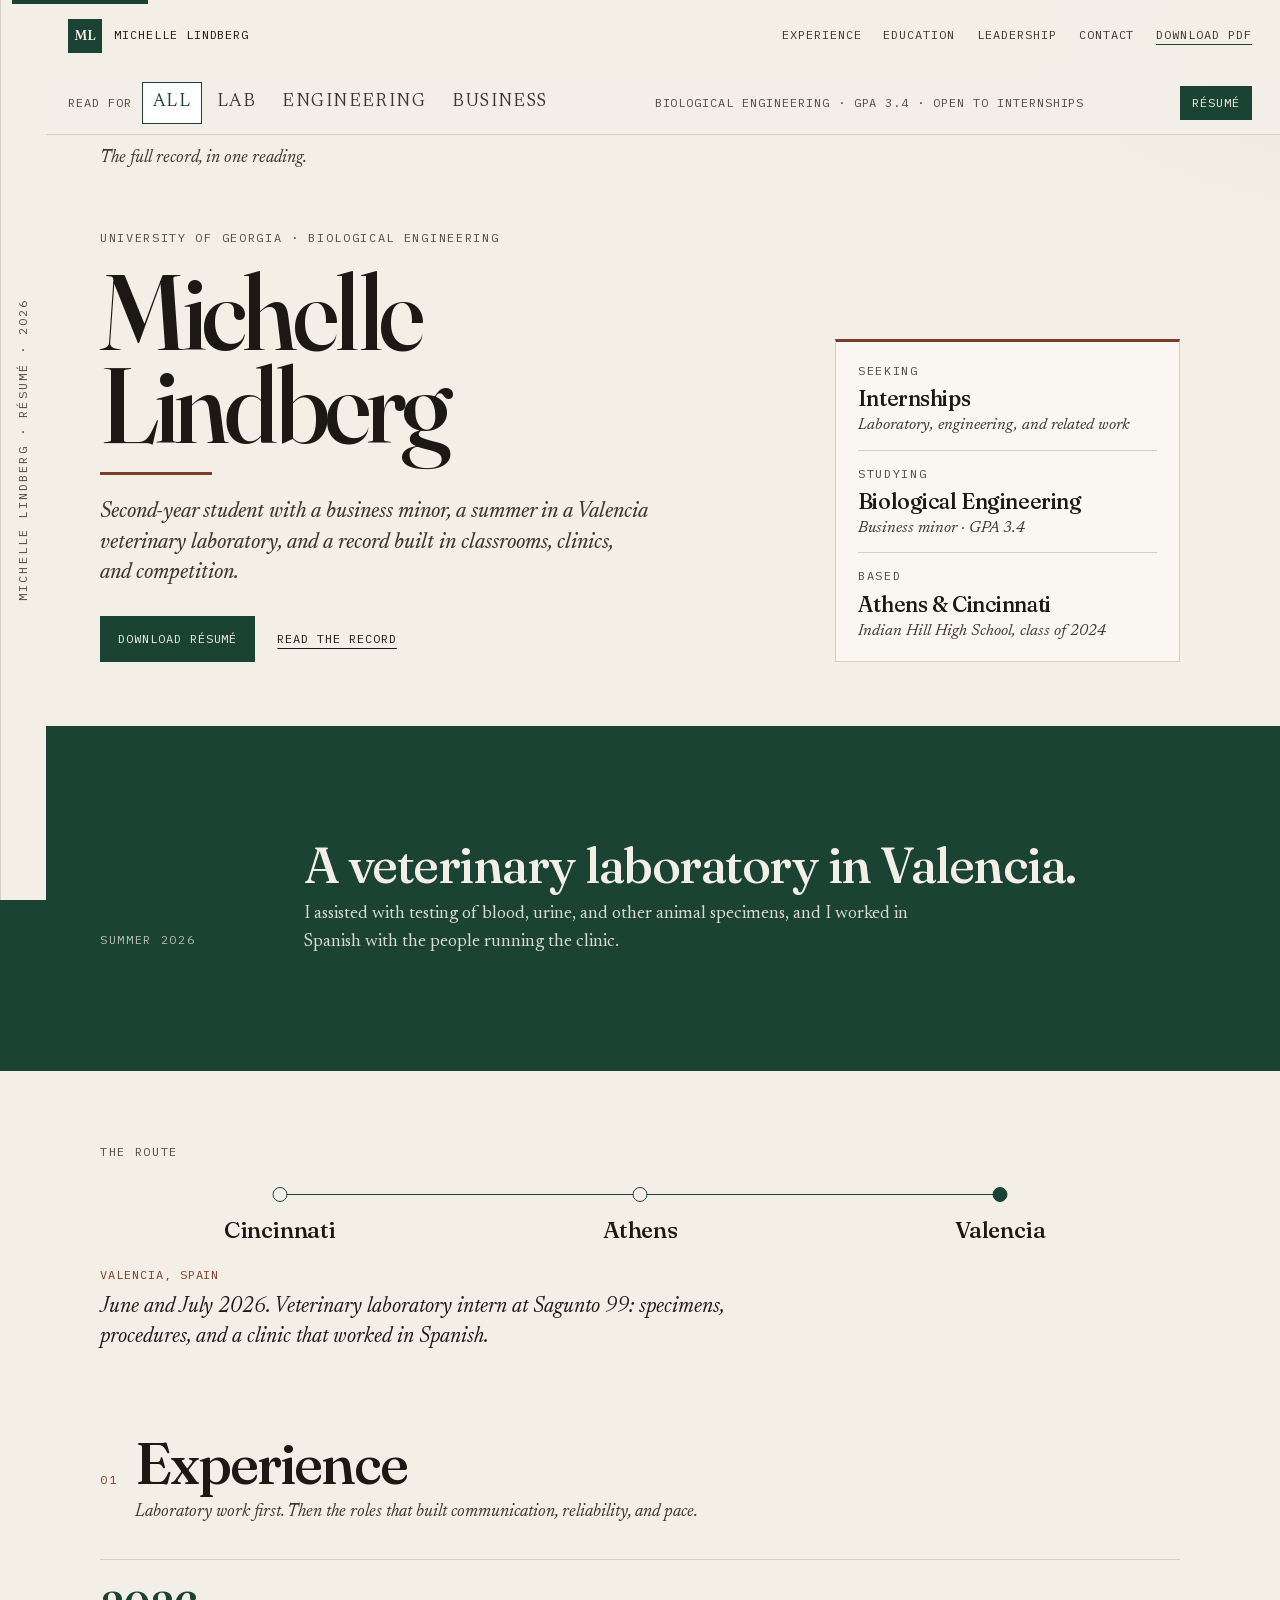
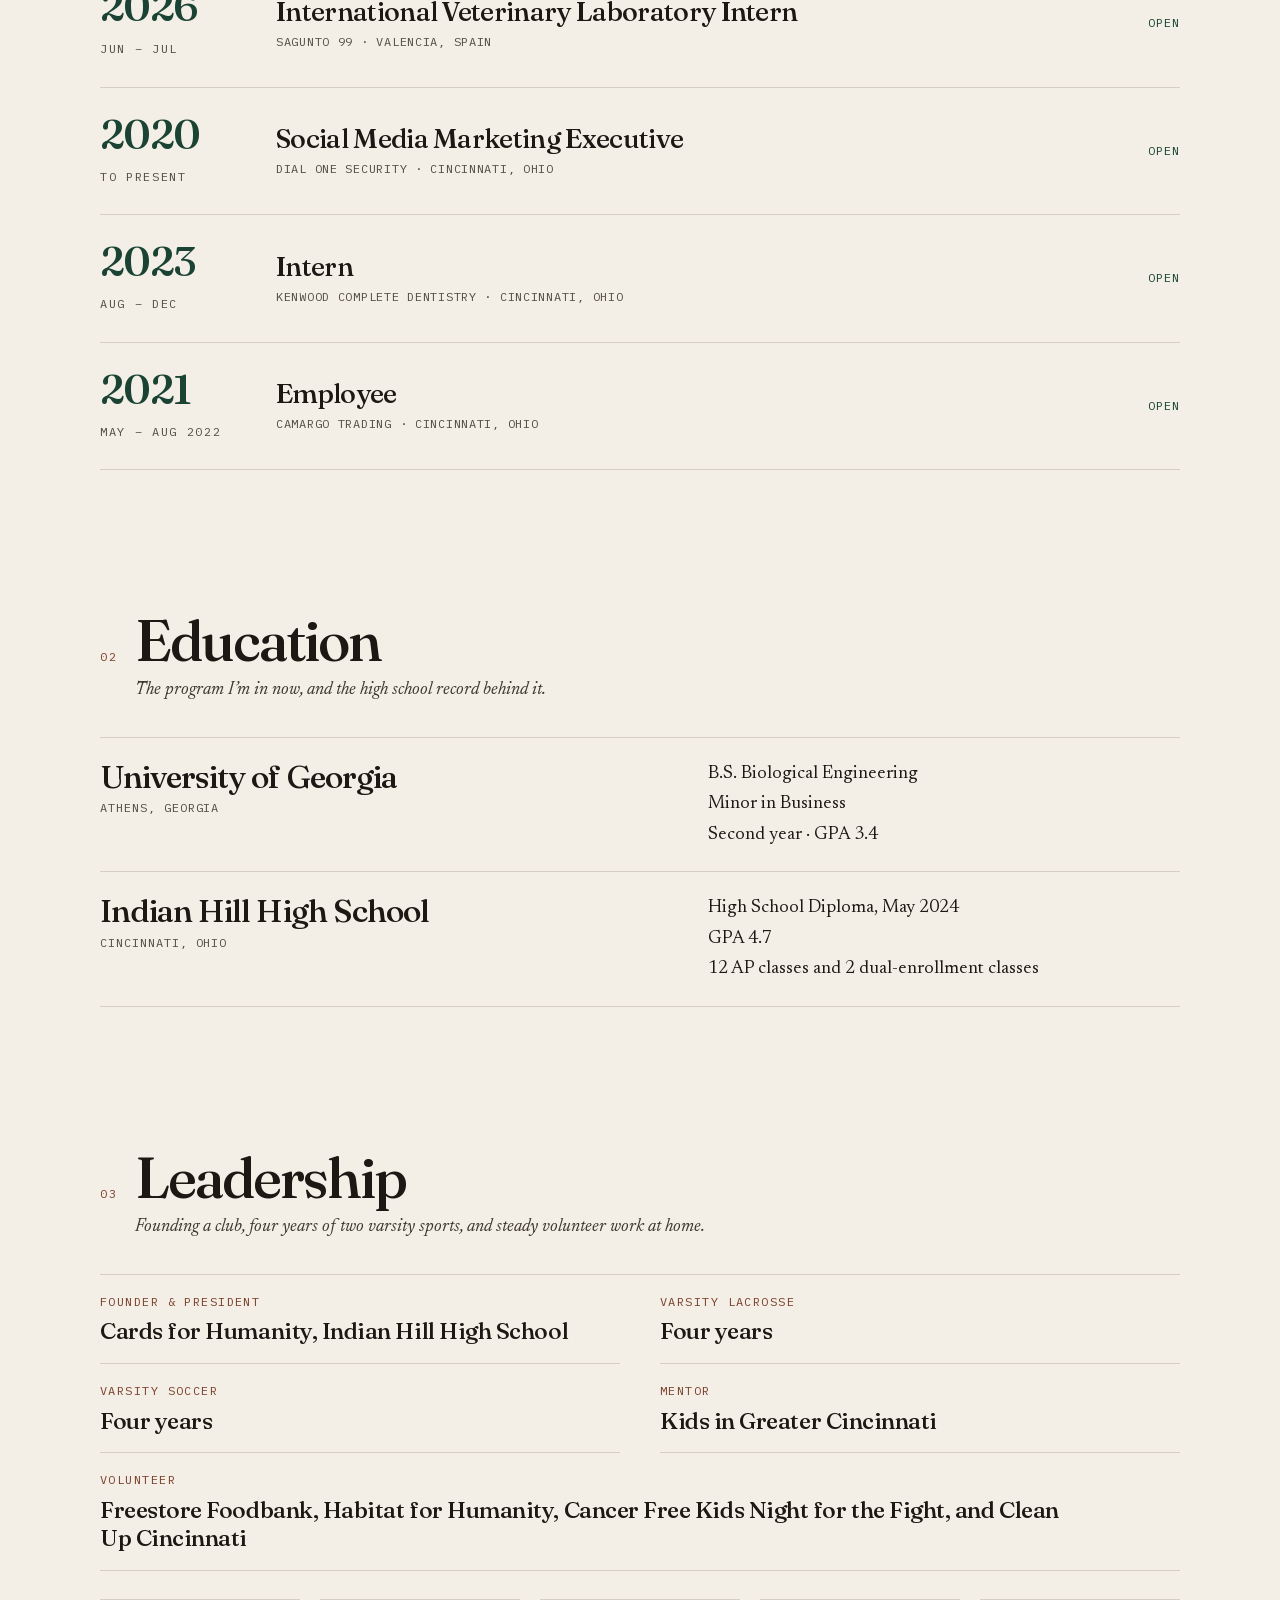
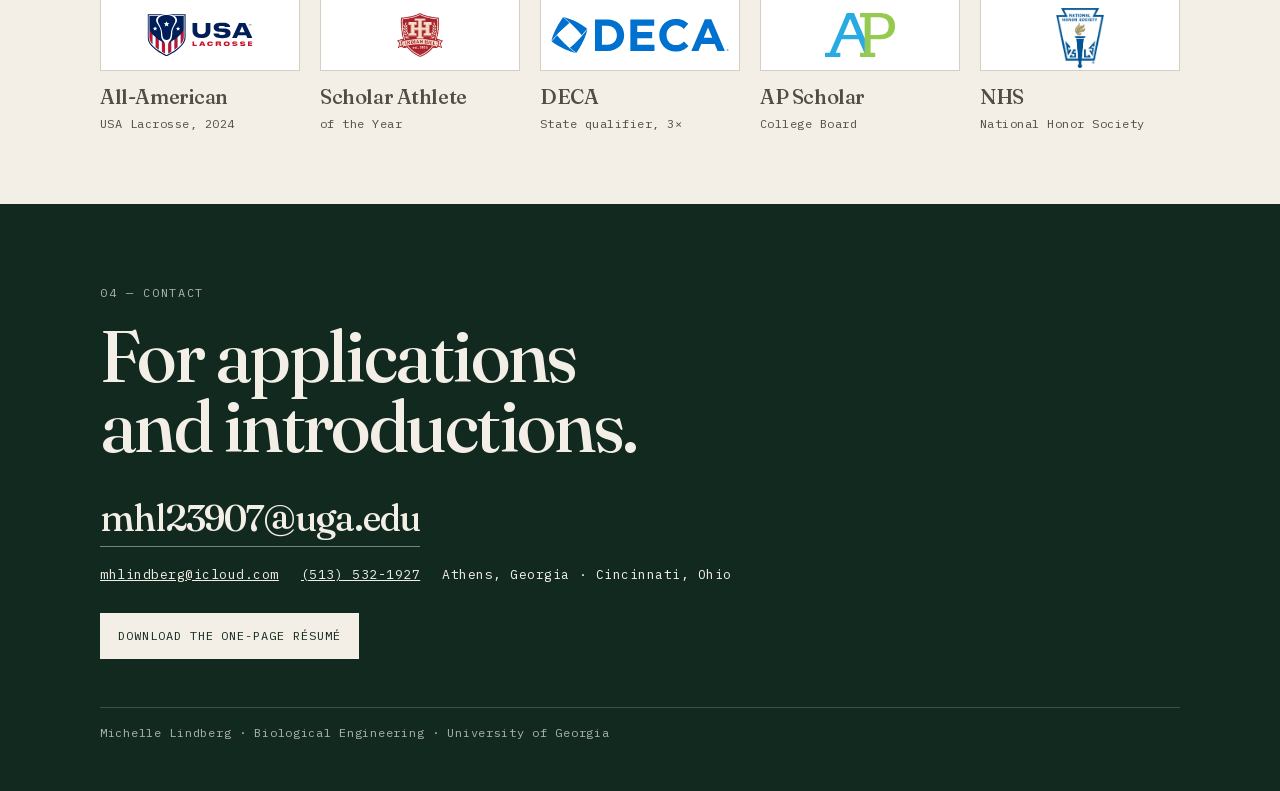
==== commit c76070c0: "Keep honor logos and captions side by side on a phone. Co-authored-by: Cursor <cursoragent@cursor.co" ====
--- a/site/index.html
+++ b/site/index.html
@@ -337,36 +337,31 @@
           <li class="reveal">
             <a href="https://www.usalacrosse.com/magazine/high-school/girls/usa-lacrosse-announces-2024-high-school-girls-all-americans" target="_blank" rel="noreferrer noopener">
               <span class="mark"><img src="logos/usa-lacrosse.svg" alt="USA Lacrosse"></span>
-              <strong>All-American</strong>
-              <span>USA Lacrosse, 2024</span>
+              <span class="honor-copy"><strong>All-American</strong><span>USA Lacrosse, 2024</span></span>
             </a>
           </li>
           <li class="reveal" style="--d: 0.04s">
             <a href="https://www.indianhillschools.org/" target="_blank" rel="noreferrer noopener">
               <span class="mark"><img src="logos/indian-hill.png" alt="Indian Hill"></span>
-              <strong>Scholar Athlete</strong>
-              <span>of the Year</span>
+              <span class="honor-copy"><strong>Scholar Athlete</strong><span>of the Year</span></span>
             </a>
           </li>
           <li class="reveal" data-for="business" style="--d: 0.08s">
             <a href="https://www.deca.org/" target="_blank" rel="noreferrer noopener">
               <span class="mark"><img src="logos/deca.svg" alt="DECA"></span>
-              <strong>DECA</strong>
-              <span>State qualifier, 3×</span>
+              <span class="honor-copy"><strong>DECA</strong><span>State qualifier, 3×</span></span>
             </a>
           </li>
           <li class="reveal" style="--d: 0.12s">
             <a href="https://apstudents.collegeboard.org/awards-recognitions/ap-scholar-award" target="_blank" rel="noreferrer noopener">
               <span class="mark"><img src="logos/ap.svg" alt="Advanced Placement"></span>
-              <strong>AP Scholar</strong>
-              <span>College Board</span>
+              <span class="honor-copy"><strong>AP Scholar</strong><span>College Board</span></span>
             </a>
           </li>
           <li class="reveal" style="--d: 0.16s">
             <a href="https://www.nationalhonorsociety.org/" target="_blank" rel="noreferrer noopener">
               <span class="mark"><img class="portrait" src="logos/nhs.png" alt="National Honor Society"></span>
-              <strong>NHS</strong>
-              <span>National Honor Society</span>
+              <span class="honor-copy"><strong>NHS</strong><span>National Honor Society</span></span>
             </a>
           </li>
         </ul>
--- a/site/css/styles.css
+++ b/site/css/styles.css
@@ -761,6 +761,12 @@
   border-color: var(--green);
 }
 
+.honors .honor-copy {
+  display: block;
+  min-width: 0;
+  margin-top: 0;
+}
+
 .honors strong {
   display: block;
   font-family: Fraunces, Georgia, serif;
@@ -873,6 +879,13 @@
 
 @media (max-width: 980px) {
   .honors { grid-template-columns: repeat(2, minmax(0, 1fr)); }
+  .honors .mark img,
+  .honors .mark img.portrait {
+    width: 100%;
+    height: 40px;
+    max-width: 100%;
+    max-height: 40px;
+  }
   .band-inner { grid-template-columns: 1fr; gap: 8px; }
 }
 
@@ -933,6 +946,41 @@
   section { padding: 52px 0; }
 
   .year { font-size: 2.2rem; }
+
+  .honors {
+    grid-template-columns: 1fr;
+    gap: 0;
+    overflow: visible;
+  }
+
+  .honors li { border-top: 1px solid var(--line); }
+
+  .honors a {
+    display: grid;
+    grid-template-columns: 72px minmax(0, 1fr);
+    gap: 14px;
+    align-items: center;
+    padding: 12px 0;
+  }
+
+  .honors .mark {
+    width: 72px;
+    height: 72px;
+    margin: 0;
+    padding: 8px;
+  }
+
+  .honors .mark img,
+  .honors .mark img.portrait {
+    width: 100%;
+    height: 52px;
+    max-width: 100%;
+    max-height: 52px;
+  }
+
+  .honors strong { font-size: 1.2rem; }
+
+  .honors .honor-copy span { margin-top: 2px; }
 }
 
 @media (prefers-reduced-motion: reduce) {
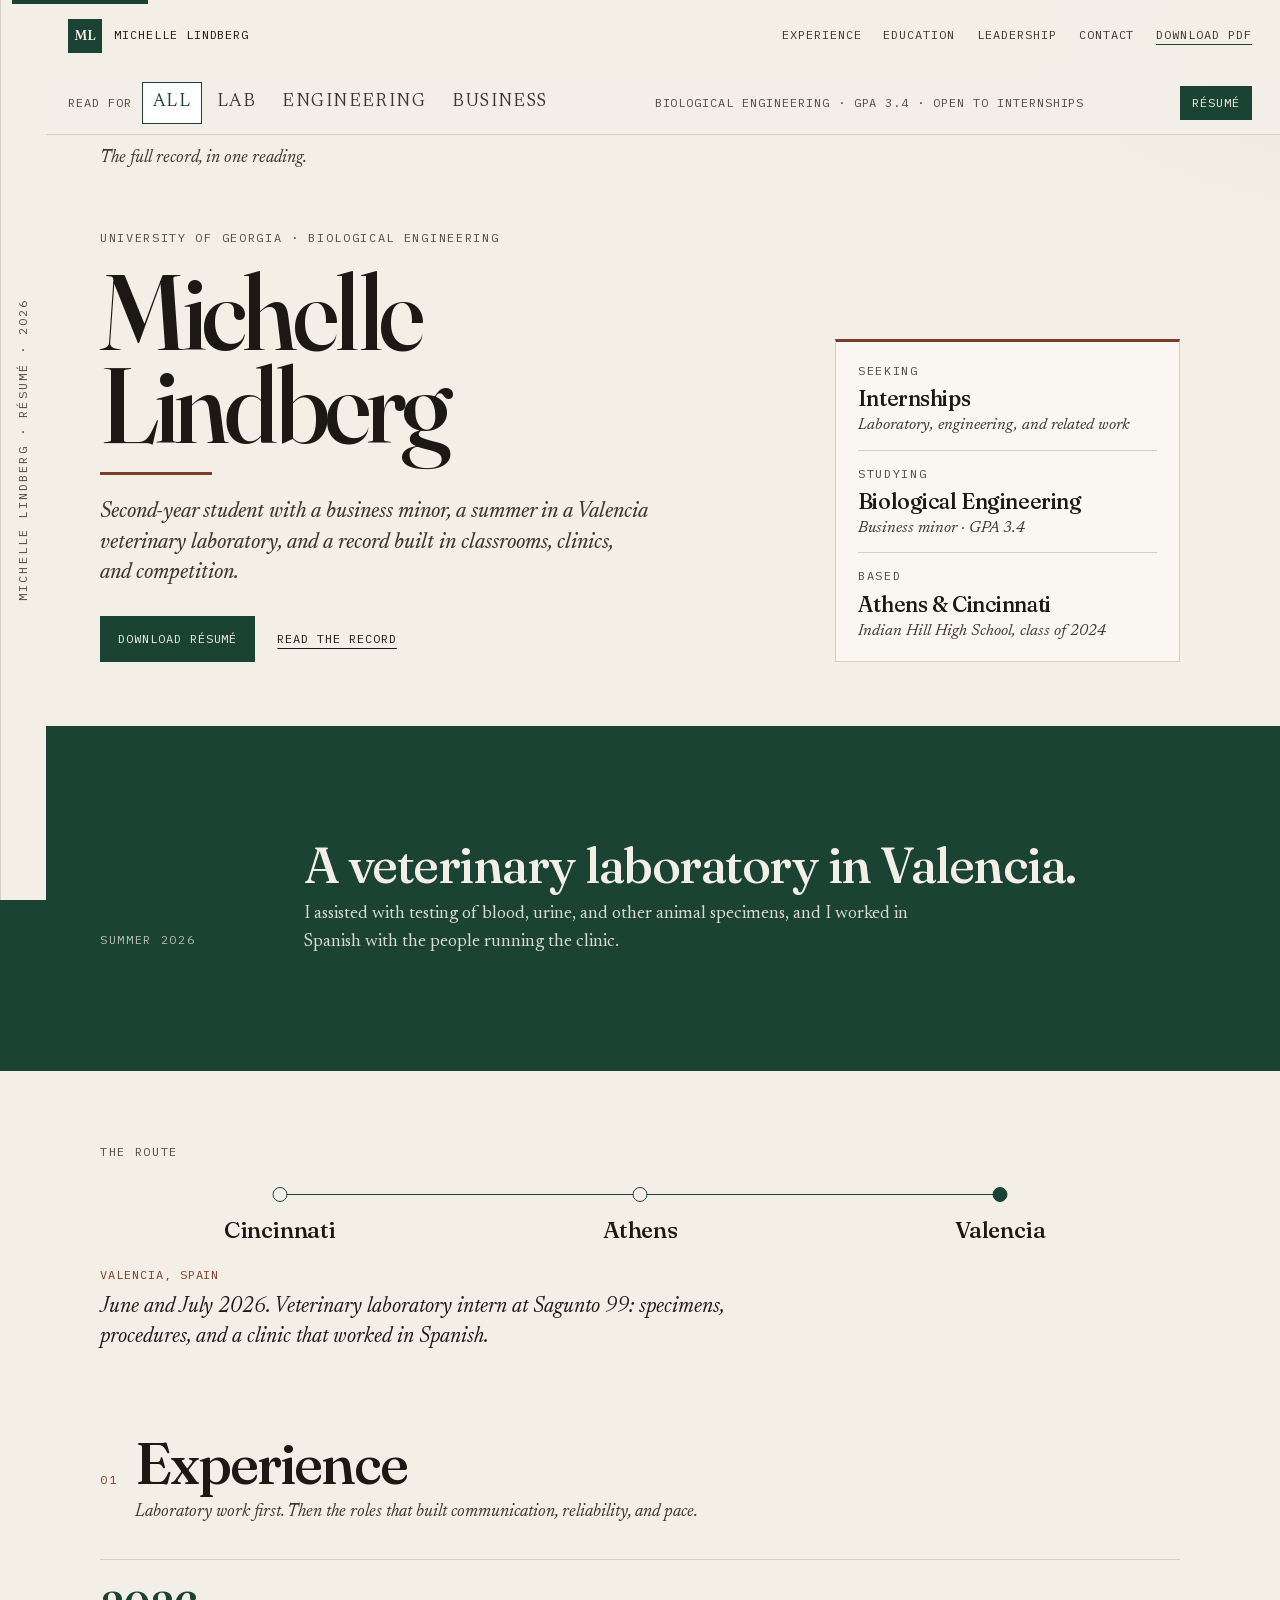
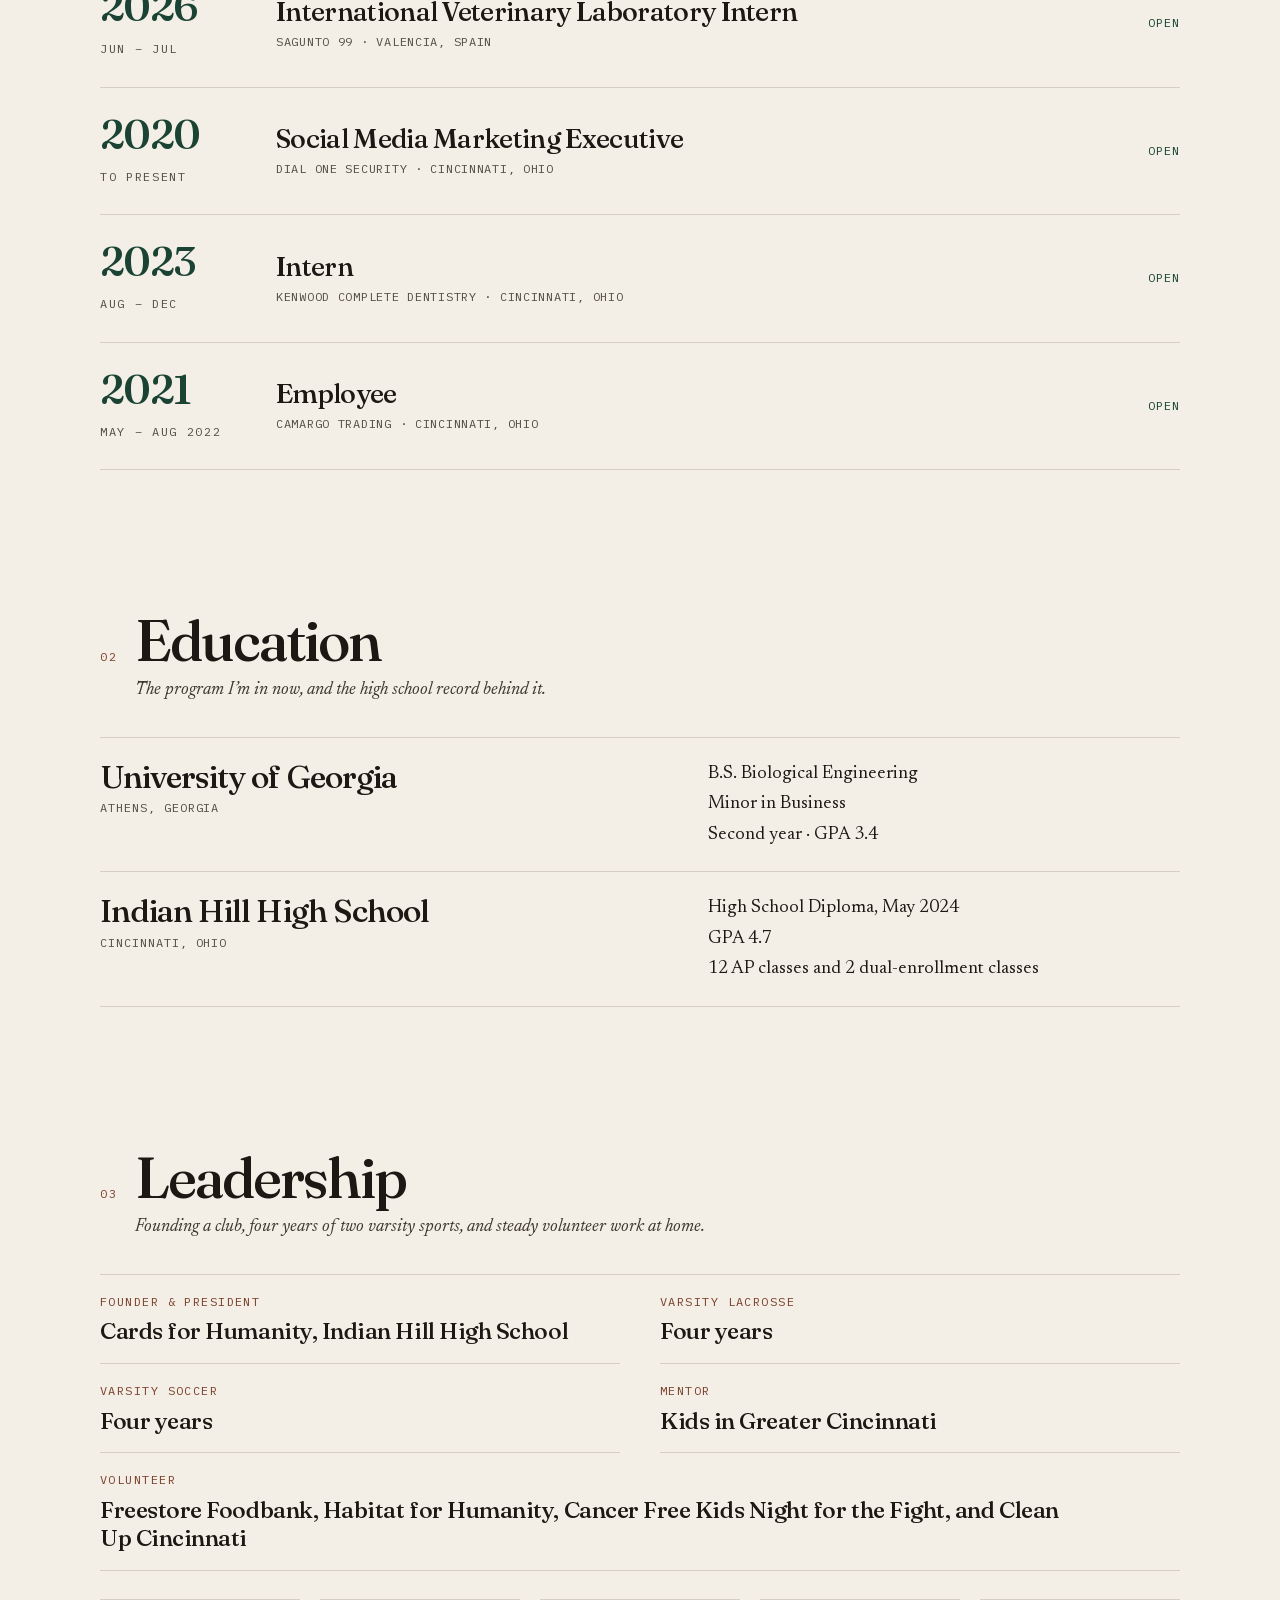
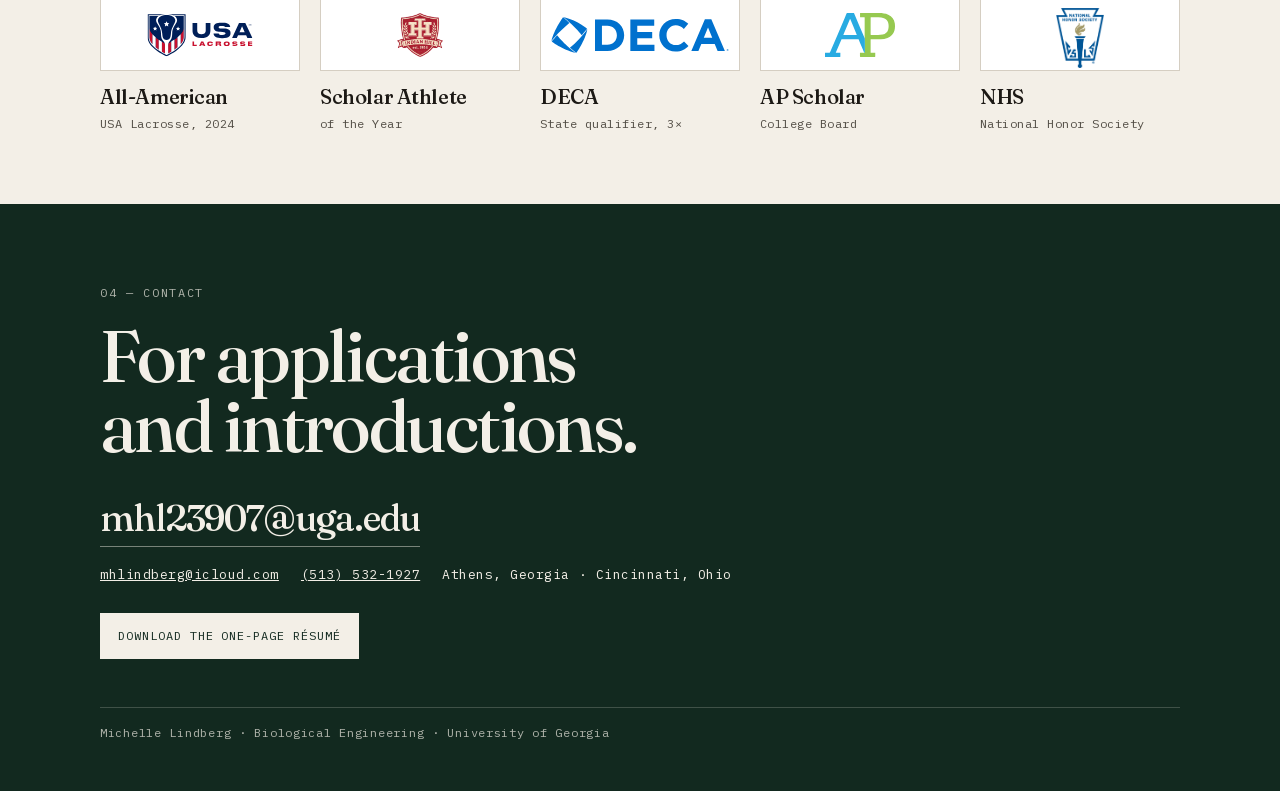
==== commit b26bb40a: "Finish the phone layout so the résumé reads as one piece. Co-authored-by: Cursor <cursoragent@cursor" ====
--- a/site/index.html
+++ b/site/index.html
@@ -2,7 +2,7 @@
 <html lang="en">
 <head>
   <meta charset="utf-8">
-  <meta name="viewport" content="width=device-width, initial-scale=1">
+  <meta name="viewport" content="width=device-width, initial-scale=1, viewport-fit=cover">
   <title>Michelle Lindberg · Biological Engineering</title>
   <meta name="description" content="Public résumé of Michelle Lindberg, a biological engineering student at the University of Georgia with veterinary laboratory experience in Valencia, Spain.">
   <meta name="theme-color" content="#f3efe7">
@@ -55,10 +55,10 @@
       <span class="lens-kicker">Read for</span>
       <button type="button" role="radio" aria-checked="true" data-lens-btn="all">All</button>
       <button type="button" role="radio" aria-checked="false" data-lens-btn="lab">Lab</button>
-      <button type="button" role="radio" aria-checked="false" data-lens-btn="engineering">Engineering</button>
-      <button type="button" role="radio" aria-checked="false" data-lens-btn="business">Business</button>
+      <button type="button" role="radio" aria-checked="false" data-lens-btn="engineering" aria-label="Engineering"><span class="lens-full">Engineering</span><span class="lens-short">Engr.</span></button>
+      <button type="button" role="radio" aria-checked="false" data-lens-btn="business" aria-label="Business"><span class="lens-full">Business</span><span class="lens-short">Biz</span></button>
     </div>
-    <p class="now-facts">Biological Engineering · GPA 3.4 · Open to internships</p>
+    <p class="now-facts"><span class="facts-long">Biological Engineering · GPA 3.4 · Open to internships</span><span class="facts-short">GPA 3.4 · Open to internships</span></p>
     <a class="now-pdf" href="Michelle_Lindberg_Resume.pdf" download>Résumé</a>
   </div>
   <p class="lens-note wrap" id="lens-note">The full record, in one reading.</p>
--- a/site/css/styles.css
+++ b/site/css/styles.css
@@ -391,6 +391,10 @@
 
 .lens-kicker { color: var(--muted); margin-right: 6px; }
 
+.lens-short { display: none; }
+
+.facts-short { display: none; }
+
 .lens button,
 .beats button,
 .stop,
@@ -769,6 +773,7 @@
 
 .honors strong {
   display: block;
+  color: var(--ink);
   font-family: Fraunces, Georgia, serif;
   font-weight: 500;
   font-size: 1.28rem;
@@ -886,71 +891,368 @@
     max-width: 100%;
     max-height: 40px;
   }
-  .band-inner { grid-template-columns: 1fr; gap: 8px; }
+  .band-inner { grid-template-columns: minmax(0, 1fr); gap: 8px; }
+
+  .hero-grid,
+  .school,
+  .service,
+  .role-toggle,
+  .section-head {
+    grid-template-columns: minmax(0, 1fr);
+  }
+
+  .service li:last-child { grid-column: auto; }
+
+  .role-toggle {
+    grid-template-columns: minmax(0, 1fr) auto;
+    grid-template-areas:
+      "when cue"
+      "heading heading";
+  }
+
+  .role-toggle .when { grid-area: when; }
+  .role-heading { grid-area: heading; min-width: 0; }
+  .open-cue { grid-area: cue; }
+  .role-panel { padding-left: 0; }
+  .lede { grid-column: 1; }
+  .stop { min-width: 0; }
+}
+
+@media (max-width: 980px) and (max-height: 500px) {
+  .nowbar { position: static; }
+  h1 { font-size: clamp(2.6rem, 8vw, 3.6rem); }
+  .hero { padding-top: 12px; }
 }
 
 @media (max-width: 800px) {
   .spine { display: none; }
 
-  .nav { padding: 0 16px; }
-
-  .brand-name { display: none; }
-
-  .nav-toggle { display: inline-flex; }
+  .nav {
+    height: 56px;
+    padding: 0 max(16px, env(safe-area-inset-right)) 0 max(16px, env(safe-area-inset-left));
+  }
+
+  .brand { min-width: 0; }
+
+  .brand-name {
+    display: block;
+    overflow: hidden;
+    font-size: 11px;
+    letter-spacing: 0.06em;
+    white-space: nowrap;
+    text-overflow: ellipsis;
+  }
+
+  .nav-toggle {
+    display: inline-flex;
+    flex: none;
+    min-width: 0;
+    border: 0;
+    padding: 0 2px;
+    background: transparent;
+  }
+
+  .nav.is-scrolled { border-bottom-color: transparent; }
 
   .nav-links {
     display: none;
     position: absolute;
-    top: 72px;
+    top: 100%;
     left: 0;
     right: 0;
     flex-direction: column;
     align-items: flex-start;
-    gap: 4px;
-    padding: 8px 16px 18px;
+    gap: 0;
+    padding: 4px 16px 12px;
     background: var(--paper);
     border-bottom: 1px solid var(--line);
     box-shadow: 0 16px 30px rgba(28, 25, 21, 0.06);
   }
 
-  .nav-links.is-open { display: flex; }
+  .nav-links.is-open {
+    display: flex;
+    top: 100%;
+    right: 0;
+    left: 0;
+    height: calc(100dvh - 56px);
+    z-index: 2;
+    justify-content: flex-start;
+    gap: 2px;
+    padding: 14vh 28px 36px;
+    overflow: auto;
+    counter-reset: section;
+  }
+
+  .nav-links.is-open::after {
+    content: "University of Georgia";
+    margin-top: auto;
+    padding-top: 28px;
+    color: var(--ink-soft);
+    font-family: Newsreader, "Iowan Old Style", Palatino, serif;
+    font-size: 1.05rem;
+    font-style: italic;
+    letter-spacing: 0;
+    text-transform: none;
+  }
 
   .nav-links a {
     display: flex;
+    align-items: baseline;
+    min-height: 54px;
+    color: var(--ink);
+    font-family: Fraunces, Georgia, serif;
+    font-size: 2.05rem;
+    font-weight: 500;
+    letter-spacing: -0.03em;
+    text-transform: none;
+  }
+
+  .nav-links li:not(:last-child) a::before {
+    counter-increment: section;
+    content: counter(section, decimal-leading-zero);
+    margin-right: 14px;
+    color: var(--copper);
+    font-family: "IBM Plex Mono", ui-monospace, monospace;
+    font-size: 12px;
+    font-weight: 400;
+    letter-spacing: 0.14em;
+  }
+
+  .nav-links .nav-pdf {
+    align-self: flex-start;
+    margin-top: 28px;
+    min-height: 44px;
+    font-family: "IBM Plex Mono", ui-monospace, monospace;
+    font-size: 12px;
+    font-weight: 400;
+    letter-spacing: 0.08em;
+    text-transform: uppercase;
+  }
+
+  .wrap { width: min(1080px, calc(100% - 32px)); }
+
+  .nowbar {
+    top: 56px;
+    display: flex;
+    flex-direction: column;
+    align-items: stretch;
+    gap: 8px;
+    padding: 8px max(16px, env(safe-area-inset-right)) 10px max(16px, env(safe-area-inset-left));
+  }
+
+  .lens {
+    display: grid;
+    grid-template-columns: repeat(4, minmax(0, 1fr));
+    gap: 1px;
+    min-width: 0;
+    border: 1px solid var(--line);
+    background: var(--line);
+  }
+
+  .lens-kicker,
+  .now-pdf,
+  .facts-long { display: none; }
+
+  .facts-short { display: inline; }
+
+  .lens button {
+    min-width: 0;
+    min-height: 34px;
+    padding: 6px 4px;
+    border: 0;
+    background: var(--paper-raised);
+    color: var(--ink-soft);
+    font-family: "IBM Plex Mono", ui-monospace, monospace;
+    font-size: 10px;
+    letter-spacing: 0.02em;
+    text-align: center;
+    white-space: nowrap;
+  }
+
+  .lens button[aria-checked="true"] {
+    background: var(--green);
+    color: var(--paper);
+  }
+
+  .now-facts {
+    min-width: 0;
+    margin: 0;
+    font-size: 11px;
+    letter-spacing: 0.08em;
+    line-height: 1.3;
+    white-space: nowrap;
+  }
+
+  .lens-note { margin-top: 16px; font-size: 1.05rem; }
+
+  .hero { padding: 18px 0 8px; }
+
+  .hero-grid {
+    grid-template-columns: minmax(0, 1fr);
+    gap: 22px;
+    align-items: stretch;
+  }
+
+  .eyebrow { margin-bottom: 12px; }
+
+  h1 { font-size: clamp(3rem, 14.2vw, 4.15rem); }
+
+  .rule { margin-top: 16px; }
+
+  .deck {
+    margin-top: 14px;
+    font-size: 1.16rem;
+  }
+
+  .actions {
+    flex-direction: column;
+    align-items: stretch;
+    gap: 14px;
+    margin-top: 20px;
+  }
+
+  .actions .text-link { min-height: 0; padding-top: 2px; }
+
+  .btn { min-height: 48px; }
+
+  .actions .btn,
+  .close .btn { width: 100%; }
+
+  .glance { width: 100%; }
+
+  .band { margin-top: 28px; }
+
+  .band-inner { padding: 28px 0; }
+
+  .band h2 { font-size: clamp(1.75rem, 7.4vw, 2.25rem); }
+
+  .band p { font-size: 1.08rem; }
+
+  .route-track { margin: 16px 0 14px; }
+
+  .stop {
+    min-width: 0;
+    padding: 26px 2px 0;
+    color: var(--muted);
+    font-size: 1.05rem;
+    line-height: 1.1;
+  }
+
+  .stop.is-on { color: var(--ink); }
+
+  .route-copy { font-size: 1.12rem; }
+
+  .section-head {
+    grid-template-columns: minmax(0, 1fr);
+    margin-bottom: 18px;
+  }
+
+  .lede {
+    grid-column: 1;
+    font-size: 1.08rem;
+  }
+
+  .section-head h2 { font-size: clamp(2.15rem, 9vw, 2.7rem); }
+
+  .role-toggle {
+    grid-template-columns: minmax(0, 1fr) auto;
+    grid-template-areas:
+      "when cue"
+      "heading heading";
+    gap: 4px 12px;
     align-items: center;
-    min-height: 44px;
-  }
-
-  .wrap { width: min(1080px, calc(100% - 40px)); }
-
-  .hero { padding-top: 28px; }
-
-  .nowbar { top: 72px; padding: 10px 16px; }
-  .now-facts { flex-basis: 100%; }
-
-  .hero-grid,
-  .role-toggle,
-  .school,
-  .service {
-    grid-template-columns: 1fr auto;
-  }
-
-  .role-toggle .when { grid-column: 1 / -1; }
-  .role-panel { padding-left: 0; }
-
-  .section-head { grid-template-columns: 1fr; }
-  .lede { grid-column: 1; }
-
-  h1 { font-size: clamp(3.5rem, 16vw, 5.2rem); }
-
-  section { padding: 52px 0; }
-
-  .year { font-size: 2.2rem; }
+    padding: 16px 0;
+  }
+
+  .role-toggle .when { grid-area: when; }
+
+  .role-heading { grid-area: heading; min-width: 0; }
+
+  .role-toggle { width: 100%; min-width: 0; }
+
+  .open-cue {
+    grid-area: cue;
+    align-self: start;
+    margin-top: 10px;
+    padding: 0 0 2px;
+    border-bottom: 1px solid var(--copper);
+    color: var(--ink-soft);
+    font-size: 11px;
+    letter-spacing: 0.12em;
+  }
+
+  .role-panel { padding: 0 0 18px; }
+
+  .role-title { font-size: 1.38rem; }
+
+  .place { margin-top: 8px; line-height: 1.45; }
+
+  .js .beats {
+    display: grid;
+    grid-template-columns: repeat(3, minmax(0, 1fr));
+    gap: 6px;
+    margin-top: 12px;
+  }
+
+  .beats button {
+    min-width: 0;
+    min-height: 42px;
+    padding: 8px 6px;
+    font-family: "IBM Plex Mono", ui-monospace, monospace;
+    font-size: 11px;
+    letter-spacing: 0.05em;
+    text-align: center;
+  }
+
+  .school {
+    grid-template-columns: minmax(0, 1fr);
+    gap: 8px;
+    padding: 16px 0;
+  }
+
+  .school h3 { font-size: 1.65rem; }
+
+  .service { grid-template-columns: minmax(0, 1fr); gap: 0; }
+
+  .service li:last-child { grid-column: auto; }
+
+  .service p { font-size: 1.28rem; }
+
+  section { padding: 40px 0; }
+
+  .year { font-size: 1.85rem; }
+
+  .close { padding: 48px 0 28px; }
+
+  .close h2 { font-size: clamp(2.15rem, 10vw, 2.9rem); }
+
+  .mail {
+    font-size: clamp(1.2rem, 5.4vw, 1.65rem);
+    overflow-wrap: anywhere;
+  }
+
+  .contact-lines {
+    flex-direction: column;
+    align-items: flex-start;
+    gap: 10px;
+  }
+
+  .foot { line-height: 1.5; }
+
+  #experience,
+  #education,
+  #leadership,
+  #contact,
+  .route {
+    scroll-margin-top: 124px;
+  }
 
   .honors {
     grid-template-columns: 1fr;
     gap: 0;
+    margin-top: 8px;
     overflow: visible;
+    border-bottom: 1px solid var(--line);
   }
 
   .honors li { border-top: 1px solid var(--line); }
@@ -981,6 +1283,16 @@
   .honors strong { font-size: 1.2rem; }
 
   .honors .honor-copy span { margin-top: 2px; }
+}
+
+@media (max-width: 380px) {
+  .lens { grid-template-columns: 1fr 1fr; }
+
+  .lens button {
+    min-height: 38px;
+    font-size: 11px;
+    letter-spacing: 0.08em;
+  }
 }
 
 @media (prefers-reduced-motion: reduce) {
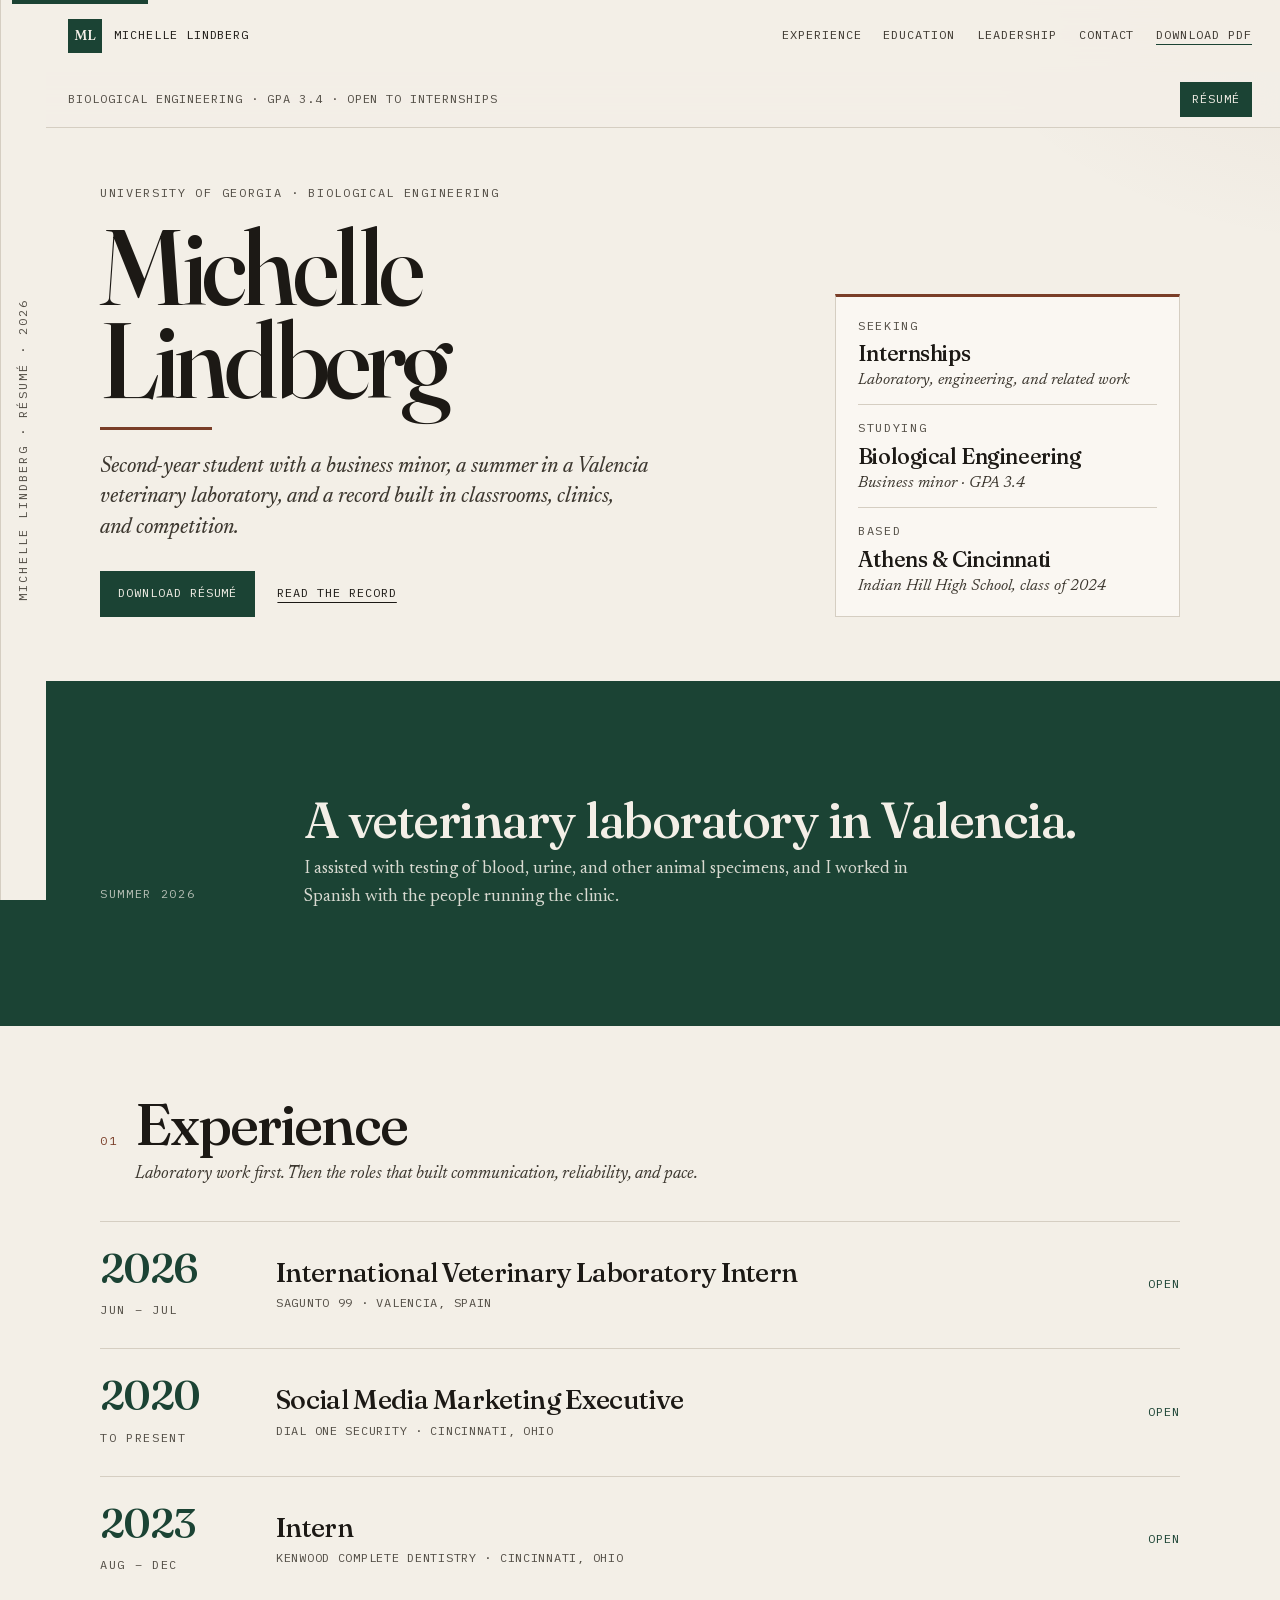
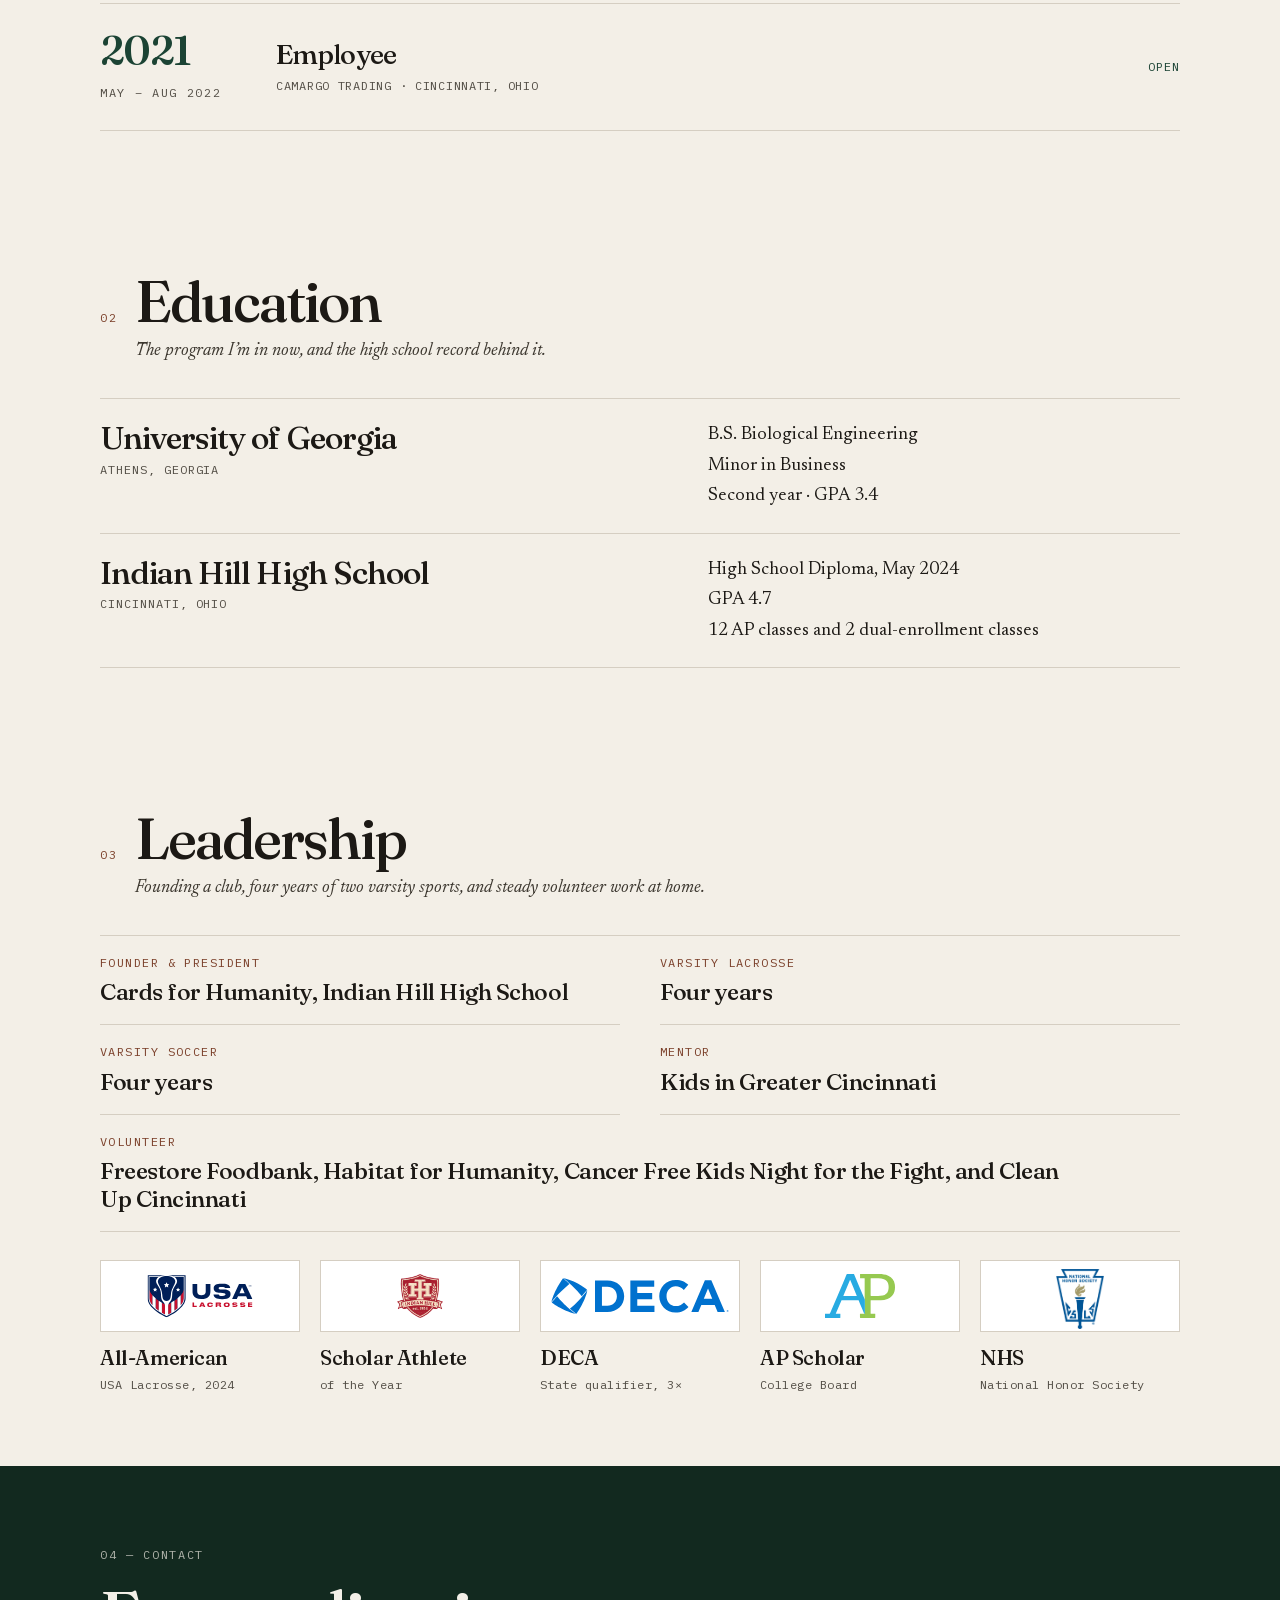
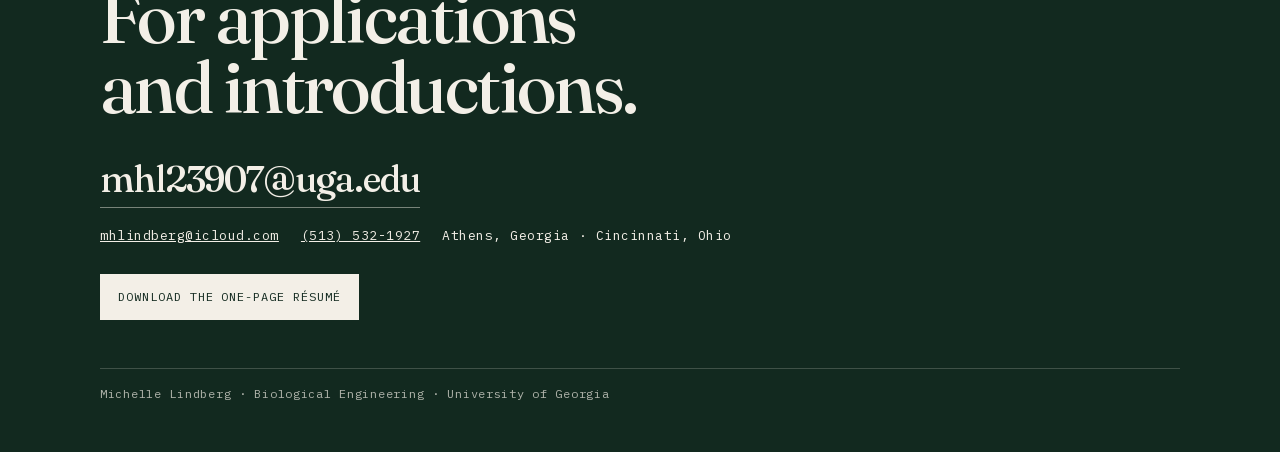
==== commit f08e67fe: "Remove the route and the Read for switch. Co-authored-by: Cursor <cursoragent@cursor.com>" ====
--- a/site/index.html
+++ b/site/index.html
@@ -51,17 +51,9 @@
   </header>
 
   <div class="nowbar">
-    <div class="lens" role="radiogroup" aria-label="Read this page for">
-      <span class="lens-kicker">Read for</span>
-      <button type="button" role="radio" aria-checked="true" data-lens-btn="all">All</button>
-      <button type="button" role="radio" aria-checked="false" data-lens-btn="lab">Lab</button>
-      <button type="button" role="radio" aria-checked="false" data-lens-btn="engineering" aria-label="Engineering"><span class="lens-full">Engineering</span><span class="lens-short">Engr.</span></button>
-      <button type="button" role="radio" aria-checked="false" data-lens-btn="business" aria-label="Business"><span class="lens-full">Business</span><span class="lens-short">Biz</span></button>
-    </div>
     <p class="now-facts"><span class="facts-long">Biological Engineering · GPA 3.4 · Open to internships</span><span class="facts-short">GPA 3.4 · Open to internships</span></p>
     <a class="now-pdf" href="Michelle_Lindberg_Resume.pdf" download>Résumé</a>
   </div>
-  <p class="lens-note wrap" id="lens-note">The full record, in one reading.</p>
 
   <main id="content">
     <div class="hero wrap" id="top">
@@ -99,36 +91,13 @@
       </div>
     </div>
 
-    <section class="band" data-for="lab" aria-label="Recent laboratory work">
+    <section class="band" aria-label="Recent laboratory work">
       <div class="wrap band-inner">
         <p class="eyebrow">Summer 2026</p>
         <div>
           <h2>A veterinary laboratory in Valencia.</h2>
           <p>I assisted with testing of blood, urine, and other animal specimens, and I worked in Spanish with the people running the clinic.</p>
         </div>
-      </div>
-    </section>
-
-    <section class="route" aria-label="Places on the record">
-      <div class="wrap">
-        <p class="eyebrow">The route</p>
-        <div class="route-track">
-          <span class="route-rail" aria-hidden="true"><span class="route-fill" id="route-fill"></span></span>
-          <button type="button" class="stop" data-stop="cincinnati" data-for="business" aria-pressed="false">
-            <span class="dot" aria-hidden="true"></span>
-            Cincinnati
-          </button>
-          <button type="button" class="stop" data-stop="athens" data-for="engineering business" aria-pressed="false">
-            <span class="dot" aria-hidden="true"></span>
-            Athens
-          </button>
-          <button type="button" class="stop is-on" data-stop="valencia" data-for="lab" aria-pressed="true">
-            <span class="dot" aria-hidden="true"></span>
-            Valencia
-          </button>
-        </div>
-        <p class="route-kicker" id="route-kicker">Valencia, Spain</p>
-        <p class="route-copy" id="route-copy">June and July 2026. Veterinary laboratory intern at Sagunto 99: specimens, procedures, and a clinic that worked in Spanish.</p>
       </div>
     </section>
 
@@ -140,7 +109,7 @@
           <p class="lede">Laboratory work first. Then the roles that built communication, reliability, and pace.</p>
         </div>
 
-        <article class="role reveal" data-for="lab" style="--d: 0.04s">
+        <article class="role reveal" style="--d: 0.04s">
           <h3 class="sr-only">International Veterinary Laboratory Intern</h3>
           <button class="role-toggle" type="button" aria-expanded="false">
             <span class="when">
@@ -173,7 +142,7 @@
           </div>
         </article>
 
-        <article class="role reveal" data-for="business" style="--d: 0.08s">
+        <article class="role reveal" style="--d: 0.08s">
           <h3 class="sr-only">Social Media Marketing Executive</h3>
           <button class="role-toggle" type="button" aria-expanded="false">
             <span class="when">
@@ -278,7 +247,7 @@
           <p class="lede">The program I’m in now, and the high school record behind it.</p>
         </div>
         <div class="schools">
-          <article class="school reveal" data-for="engineering business">
+          <article class="school reveal">
             <div>
               <h3>University of Georgia</h3>
               <p class="where">Athens, Georgia</p>
@@ -346,7 +315,7 @@
               <span class="honor-copy"><strong>Scholar Athlete</strong><span>of the Year</span></span>
             </a>
           </li>
-          <li class="reveal" data-for="business" style="--d: 0.08s">
+          <li class="reveal" style="--d: 0.08s">
             <a href="https://www.deca.org/" target="_blank" rel="noreferrer noopener">
               <span class="mark"><img src="logos/deca.svg" alt="DECA"></span>
               <span class="honor-copy"><strong>DECA</strong><span>State qualifier, 3×</span></span>
--- a/site/css/styles.css
+++ b/site/css/styles.css
@@ -337,9 +337,8 @@
 #experience,
 #education,
 #leadership,
-#contact,
-.route {
-  scroll-margin-top: 132px;
+#contact {
+  scroll-margin-top: 120px;
 }
 
 .sr-only {
@@ -369,52 +368,23 @@
   border-bottom: 1px solid var(--line);
 }
 
-.lens {
-  display: flex;
-  align-items: center;
-  gap: 4px;
-  flex-wrap: wrap;
-}
-
-.lens-kicker,
 .now-facts,
-.lens button,
 .now-pdf,
 .open-cue,
-.beats button,
-.route-kicker {
+.beats button {
   font-family: "IBM Plex Mono", ui-monospace, monospace;
   font-size: 12px;
   letter-spacing: 0.08em;
   text-transform: uppercase;
 }
 
-.lens-kicker { color: var(--muted); margin-right: 6px; }
-
-.lens-short { display: none; }
-
 .facts-short { display: none; }
 
-.lens button,
 .beats button,
-.stop,
 .role-toggle {
   font: inherit;
   color: inherit;
   cursor: pointer;
-}
-
-.lens button {
-  border: 1px solid transparent;
-  background: transparent;
-  color: var(--ink-soft);
-  padding: 6px 10px;
-}
-
-.lens button[aria-checked="true"] {
-  border-color: var(--green);
-  color: var(--green);
-  background: #fff;
 }
 
 .now-facts { margin: 0; color: var(--muted); }
@@ -427,74 +397,6 @@
 }
 
 .now-pdf:hover { background: var(--green-deep); }
-
-.lens-note {
-  margin: 10px auto 0;
-  color: var(--ink-soft);
-  font-style: italic;
-}
-
-.route { padding-bottom: 12px; }
-
-.route-track {
-  position: relative;
-  display: grid;
-  grid-template-columns: repeat(3, 1fr);
-  margin: 22px 0 18px;
-}
-
-.route-rail {
-  position: absolute;
-  left: 16.6%;
-  right: 16.6%;
-  top: 10px;
-  height: 1px;
-  background: var(--line);
-}
-
-.route-fill {
-  display: block;
-  height: 100%;
-  width: 100%;
-  background: var(--green);
-  transform-origin: left center;
-  transform: scaleX(var(--route, 1));
-}
-
-.stop {
-  position: relative;
-  border: 0;
-  background: transparent;
-  text-align: center;
-  font-family: Fraunces, Georgia, serif;
-  font-size: 1.45rem;
-  letter-spacing: -0.02em;
-  padding: 28px 0 0;
-}
-
-.stop .dot {
-  position: absolute;
-  top: 3px;
-  left: 50%;
-  width: 15px;
-  height: 15px;
-  border: 1px solid var(--green);
-  border-radius: 50%;
-  background: var(--paper);
-  transform: translateX(-50%);
-}
-
-.stop.is-on .dot { background: var(--green); }
-
-.route-kicker { margin: 0 0 8px; color: var(--copper); }
-
-.route-copy {
-  margin: 0;
-  max-width: 40rem;
-  font-size: 1.35rem;
-  font-style: italic;
-  line-height: 1.4;
-}
 
 .role { display: block; padding: 0; }
 
@@ -555,13 +457,6 @@
   font-size: 1.25rem;
 }
 
-.is-dim { opacity: 0.38; }
-.is-lit { opacity: 1; }
-
-.role.is-lit .role-toggle {
-  background: linear-gradient(90deg, rgba(27, 67, 52, 0.07), transparent 28px);
-}
-
 .section-head {
   display: grid;
   grid-template-columns: auto 1fr;
@@ -858,8 +753,6 @@
   transition-delay: var(--d, 0s);
 }
 
-.reveal.is-in.is-dim { opacity: 0.38; }
-
 .when { display: block; }
 
 @keyframes rise {
@@ -915,7 +808,6 @@
   .open-cue { grid-area: cue; }
   .role-panel { padding-left: 0; }
   .lede { grid-column: 1; }
-  .stop { min-width: 0; }
 }
 
 @media (max-width: 980px) and (max-height: 500px) {
@@ -1033,57 +925,27 @@
 
   .nowbar {
     top: 56px;
-    display: flex;
-    flex-direction: column;
-    align-items: stretch;
-    gap: 8px;
-    padding: 8px max(16px, env(safe-area-inset-right)) 10px max(16px, env(safe-area-inset-left));
-  }
-
-  .lens {
-    display: grid;
-    grid-template-columns: repeat(4, minmax(0, 1fr));
-    gap: 1px;
+    flex-flow: row nowrap;
+    justify-content: space-between;
+    align-items: center;
+    gap: 12px;
+    padding: 8px max(16px, env(safe-area-inset-right)) 8px max(16px, env(safe-area-inset-left));
+  }
+
+  .facts-long { display: none; }
+
+  .facts-short { display: inline; }
+
+  .now-facts {
+    flex: 1;
     min-width: 0;
-    border: 1px solid var(--line);
-    background: var(--line);
-  }
-
-  .lens-kicker,
-  .now-pdf,
-  .facts-long { display: none; }
-
-  .facts-short { display: inline; }
-
-  .lens button {
-    min-width: 0;
-    min-height: 34px;
-    padding: 6px 4px;
-    border: 0;
-    background: var(--paper-raised);
-    color: var(--ink-soft);
-    font-family: "IBM Plex Mono", ui-monospace, monospace;
-    font-size: 10px;
-    letter-spacing: 0.02em;
-    text-align: center;
-    white-space: nowrap;
-  }
-
-  .lens button[aria-checked="true"] {
-    background: var(--green);
-    color: var(--paper);
-  }
-
-  .now-facts {
-    min-width: 0;
-    margin: 0;
     font-size: 11px;
-    letter-spacing: 0.08em;
+    letter-spacing: 0.05em;
     line-height: 1.3;
     white-space: nowrap;
   }
 
-  .lens-note { margin-top: 16px; font-size: 1.05rem; }
+  .now-pdf { flex: none; }
 
   .hero { padding: 18px 0 8px; }
 
@@ -1127,20 +989,6 @@
   .band h2 { font-size: clamp(1.75rem, 7.4vw, 2.25rem); }
 
   .band p { font-size: 1.08rem; }
-
-  .route-track { margin: 16px 0 14px; }
-
-  .stop {
-    min-width: 0;
-    padding: 26px 2px 0;
-    color: var(--muted);
-    font-size: 1.05rem;
-    line-height: 1.1;
-  }
-
-  .stop.is-on { color: var(--ink); }
-
-  .route-copy { font-size: 1.12rem; }
 
   .section-head {
     grid-template-columns: minmax(0, 1fr);
@@ -1242,9 +1090,8 @@
   #experience,
   #education,
   #leadership,
-  #contact,
-  .route {
-    scroll-margin-top: 124px;
+  #contact {
+    scroll-margin-top: 108px;
   }
 
   .honors {
@@ -1285,22 +1132,12 @@
   .honors .honor-copy span { margin-top: 2px; }
 }
 
-@media (max-width: 380px) {
-  .lens { grid-template-columns: 1fr 1fr; }
-
-  .lens button {
-    min-height: 38px;
-    font-size: 11px;
-    letter-spacing: 0.08em;
-  }
+@media (max-width: 360px) {
+  .now-pdf { display: none; }
 }
 
 @media (prefers-reduced-motion: reduce) {
   html { scroll-behavior: auto; }
-
-  .route-fill,
-  .is-dim,
-  .is-lit { transition: none; }
 
   .reveal,
   .hero .eyebrow,
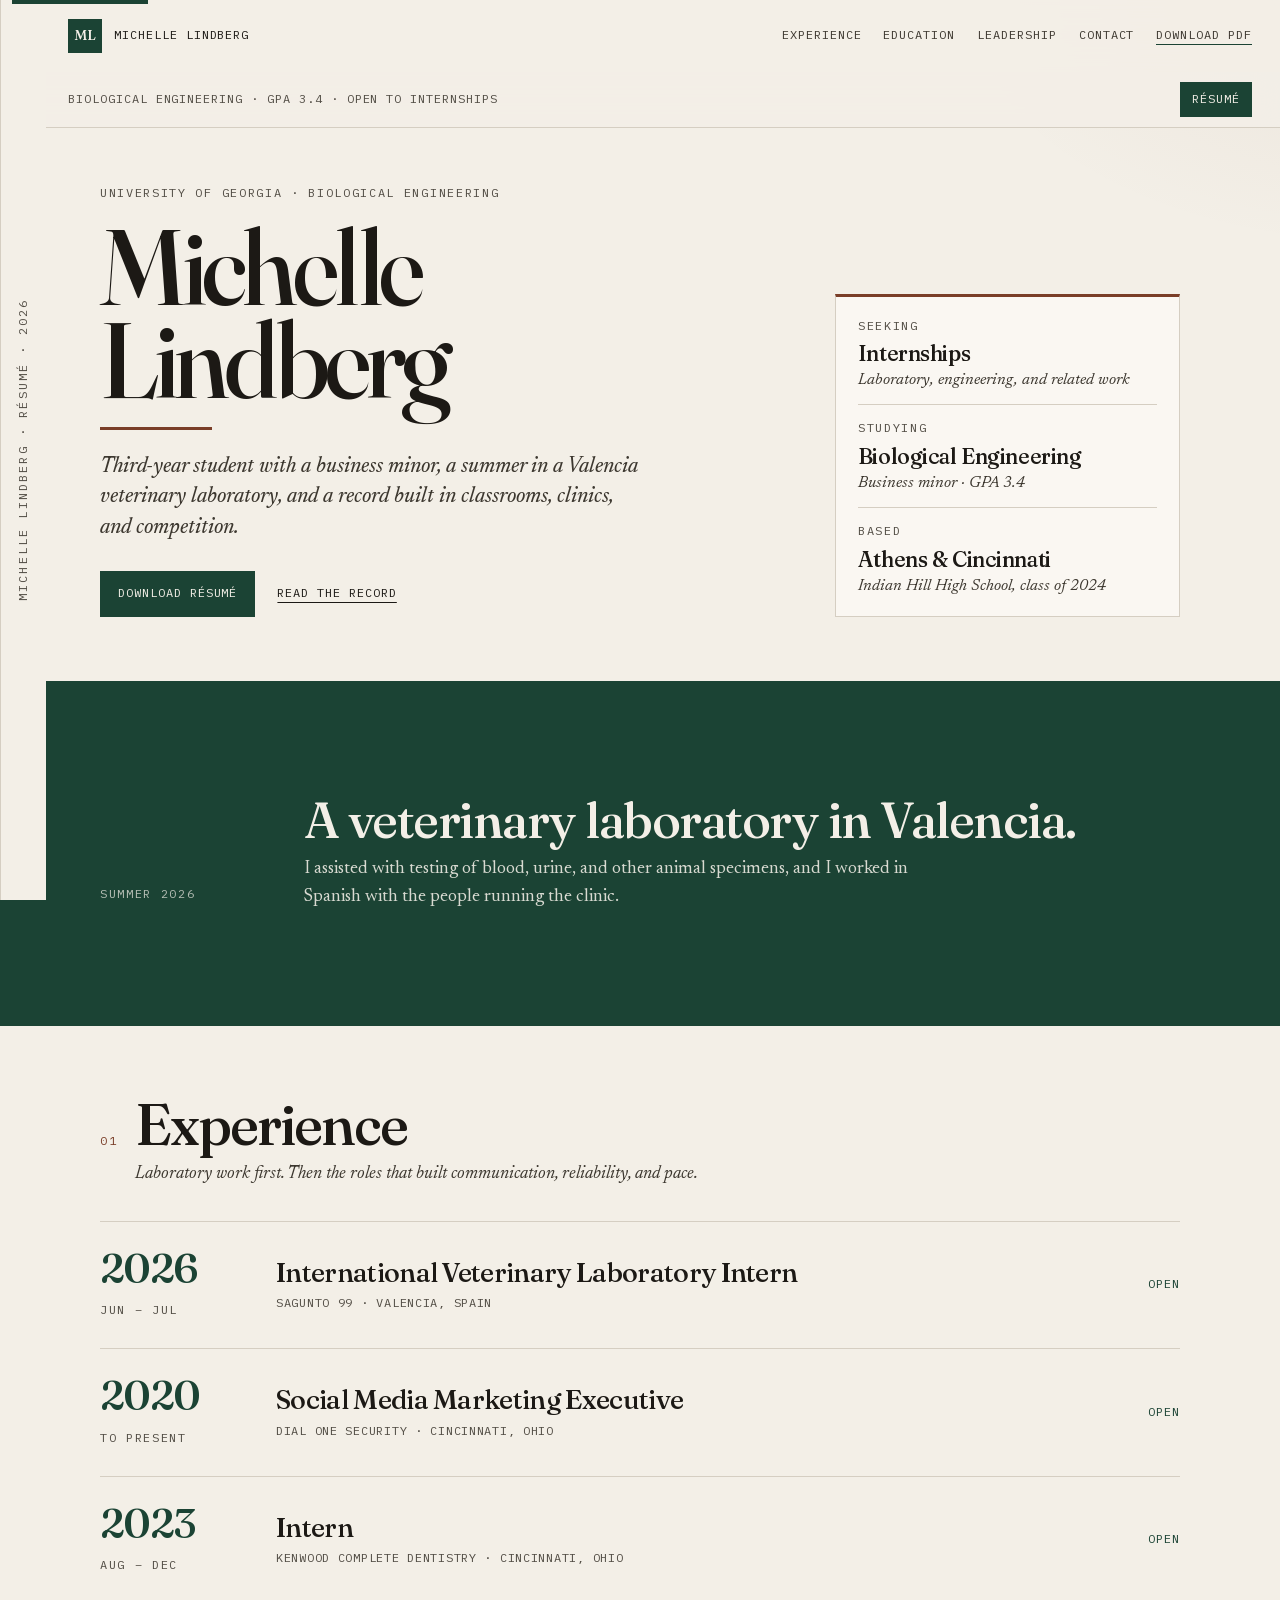
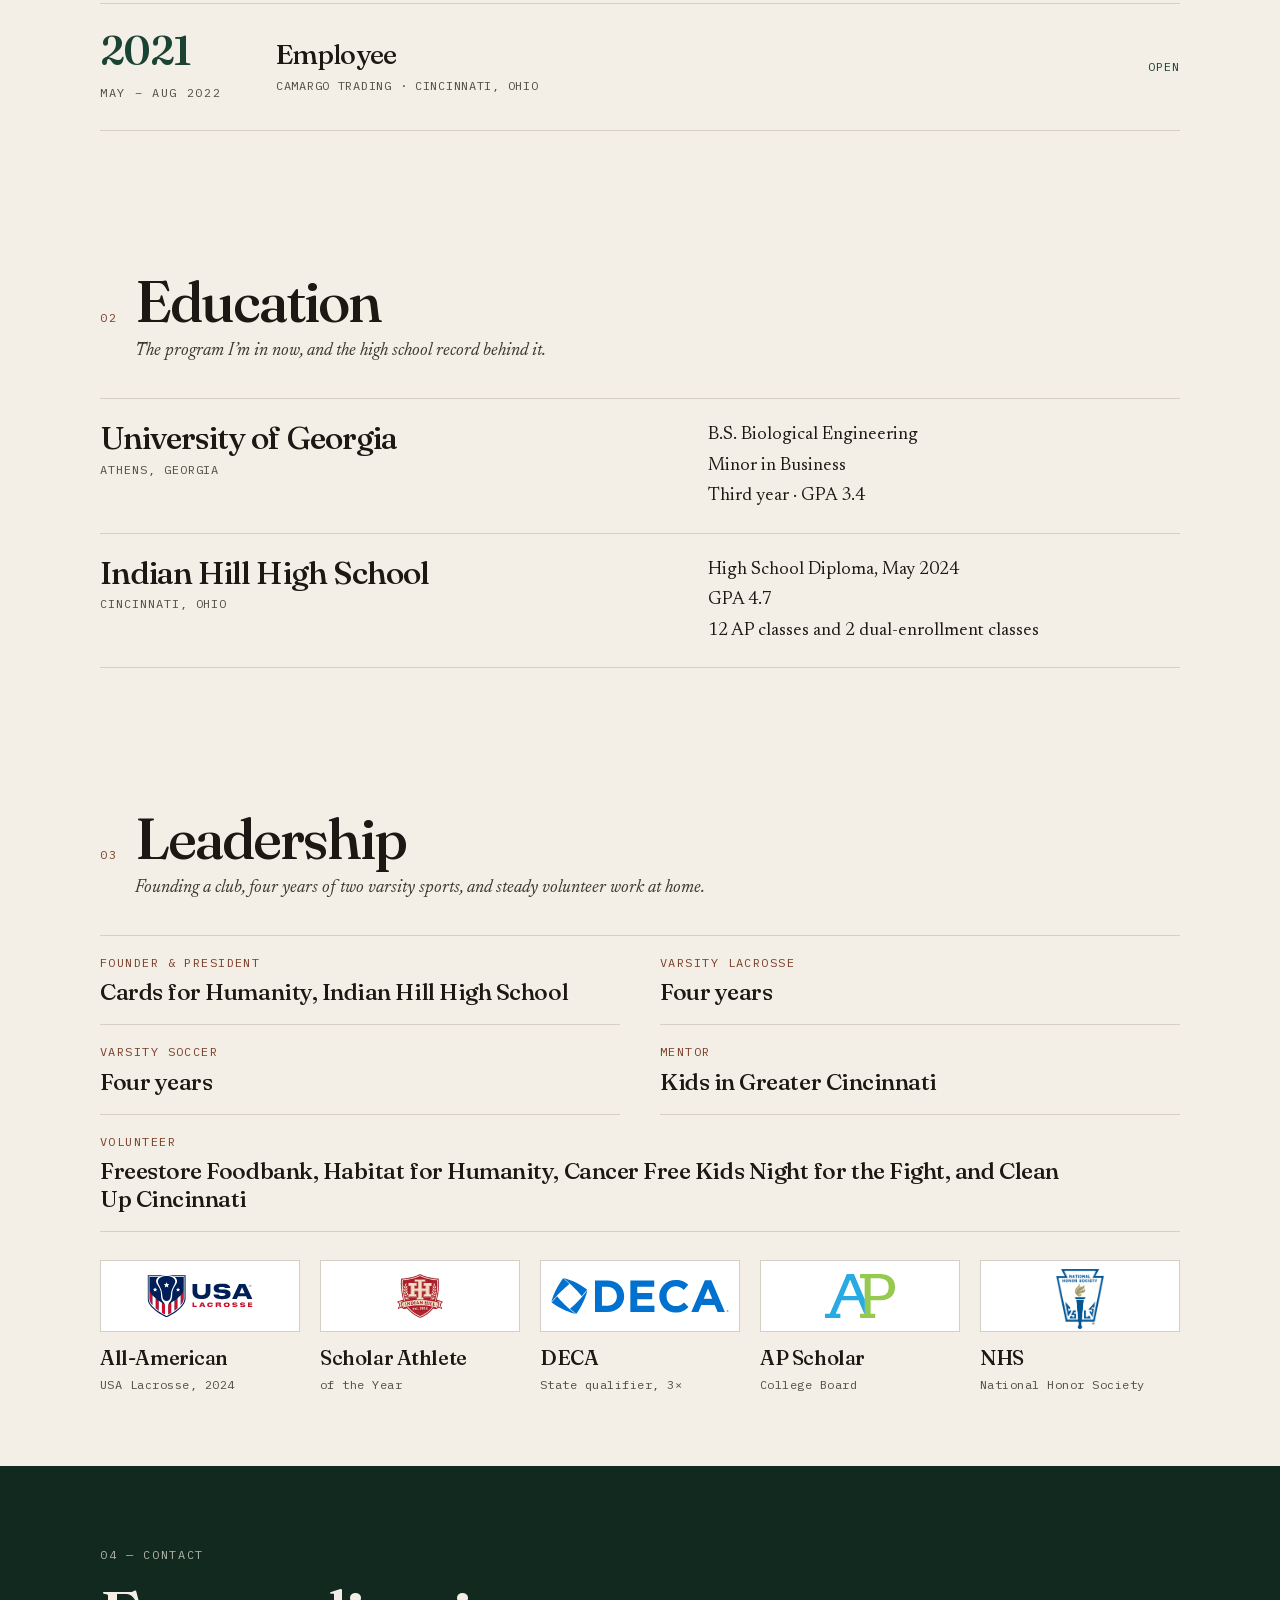
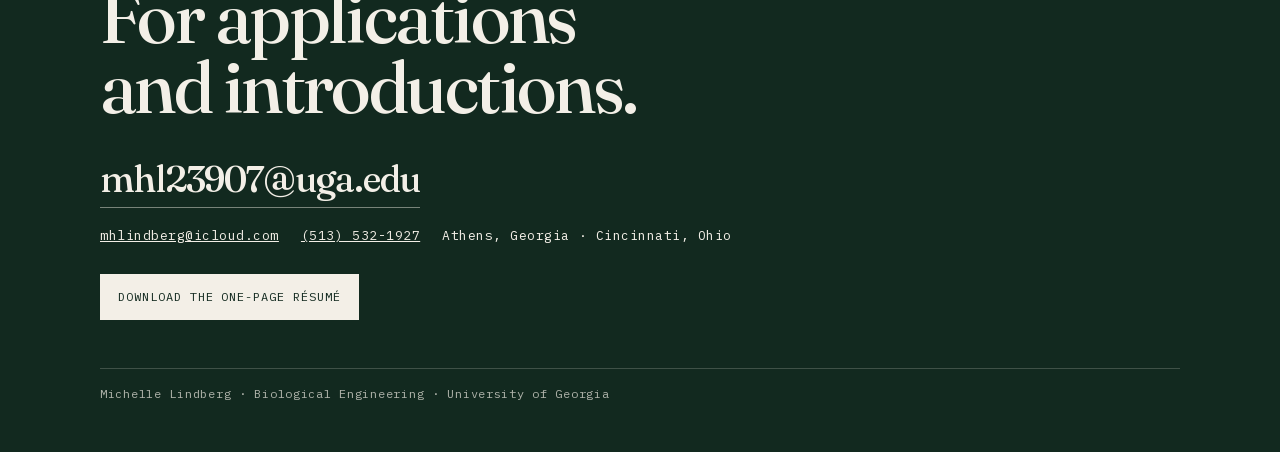
==== commit a6067f91: "List Michelle as a third-year student." ====
--- a/site/index.html
+++ b/site/index.html
@@ -65,7 +65,7 @@
             <span>Lindberg</span>
           </h1>
           <div class="rule" aria-hidden="true"></div>
-          <p class="deck">Second-year student with a business minor, a summer in a Valencia veterinary laboratory, and a record built in classrooms, clinics, and competition.</p>
+          <p class="deck">Third-year student with a business minor, a summer in a Valencia veterinary laboratory, and a record built in classrooms, clinics, and competition.</p>
           <div class="actions">
             <a class="btn" href="Michelle_Lindberg_Resume.pdf" download>Download résumé</a>
             <a class="text-link" href="#experience">Read the record</a>
@@ -255,7 +255,7 @@
             <div class="school-meta">
               <p>B.S. Biological Engineering</p>
               <p>Minor in Business</p>
-              <p>Second year · GPA 3.4</p>
+              <p>Third year · GPA 3.4</p>
             </div>
           </article>
           <article class="school reveal" style="--d: 0.06s">
